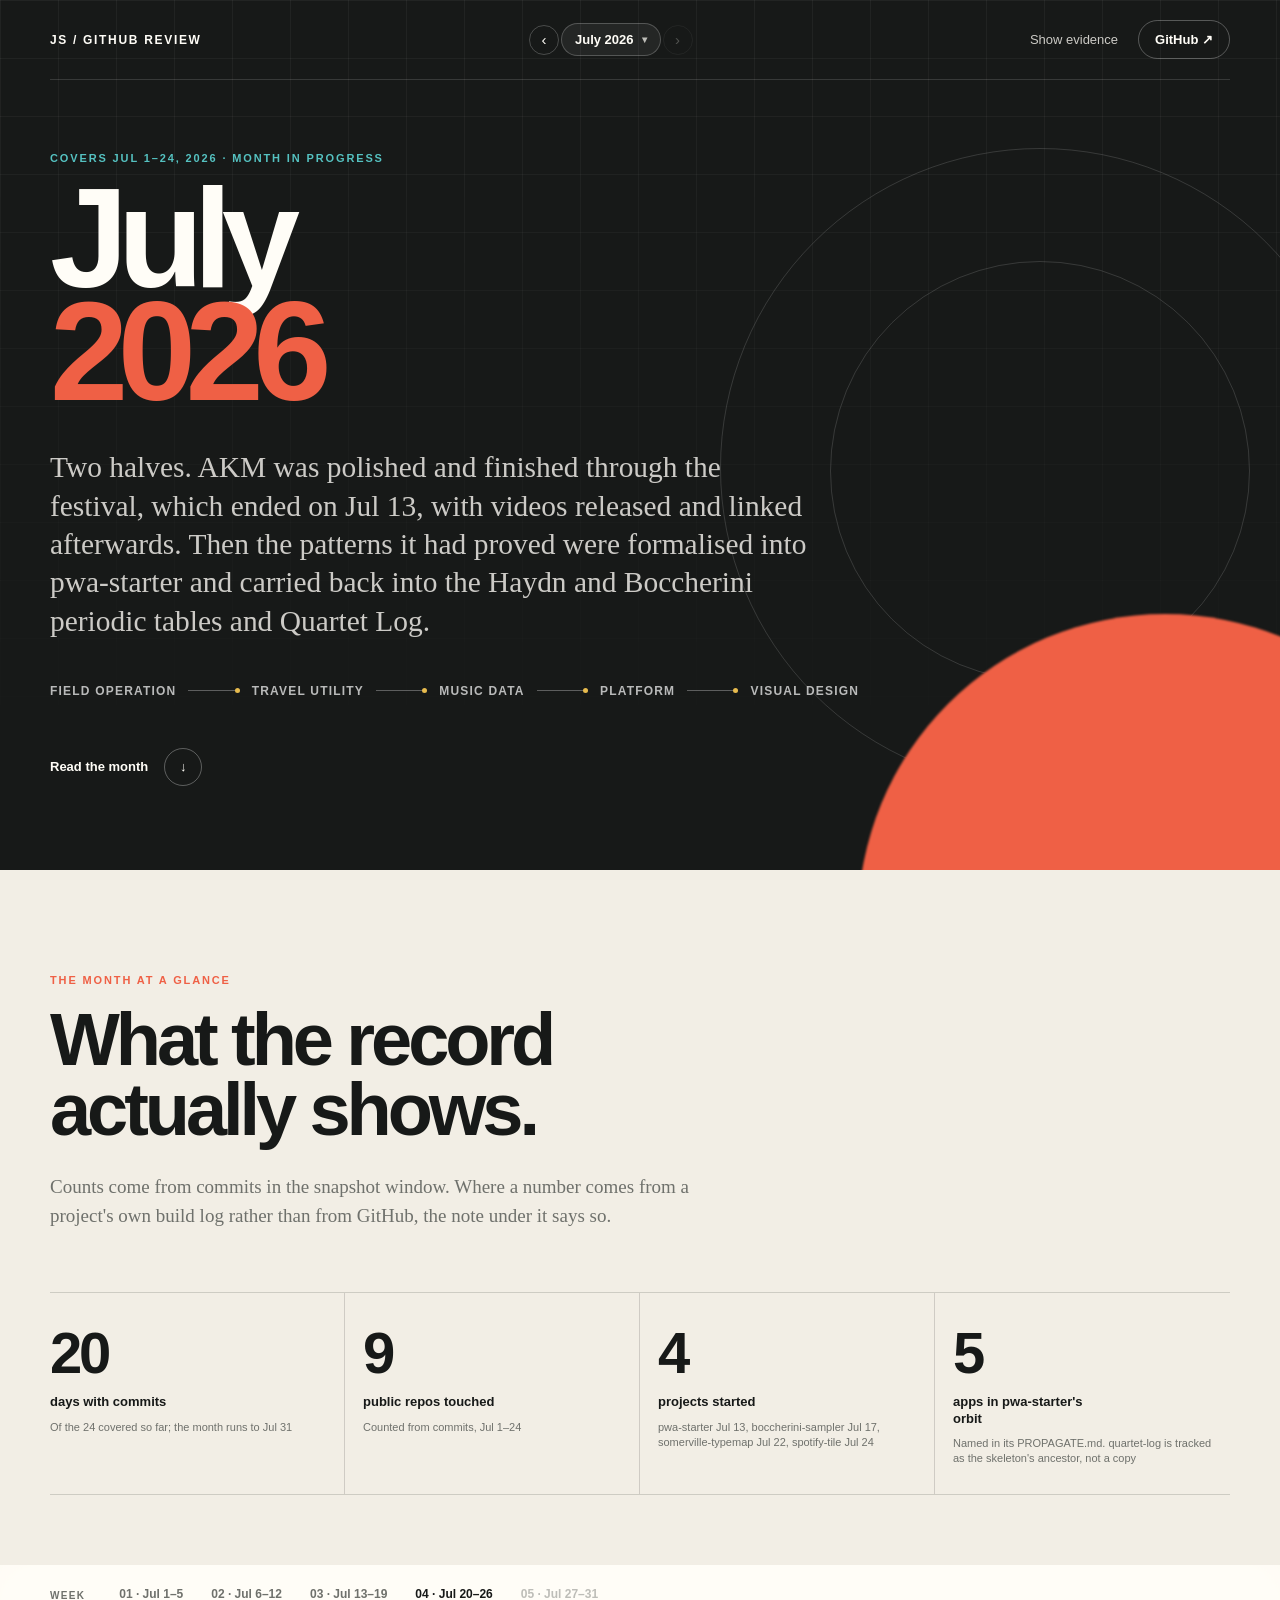
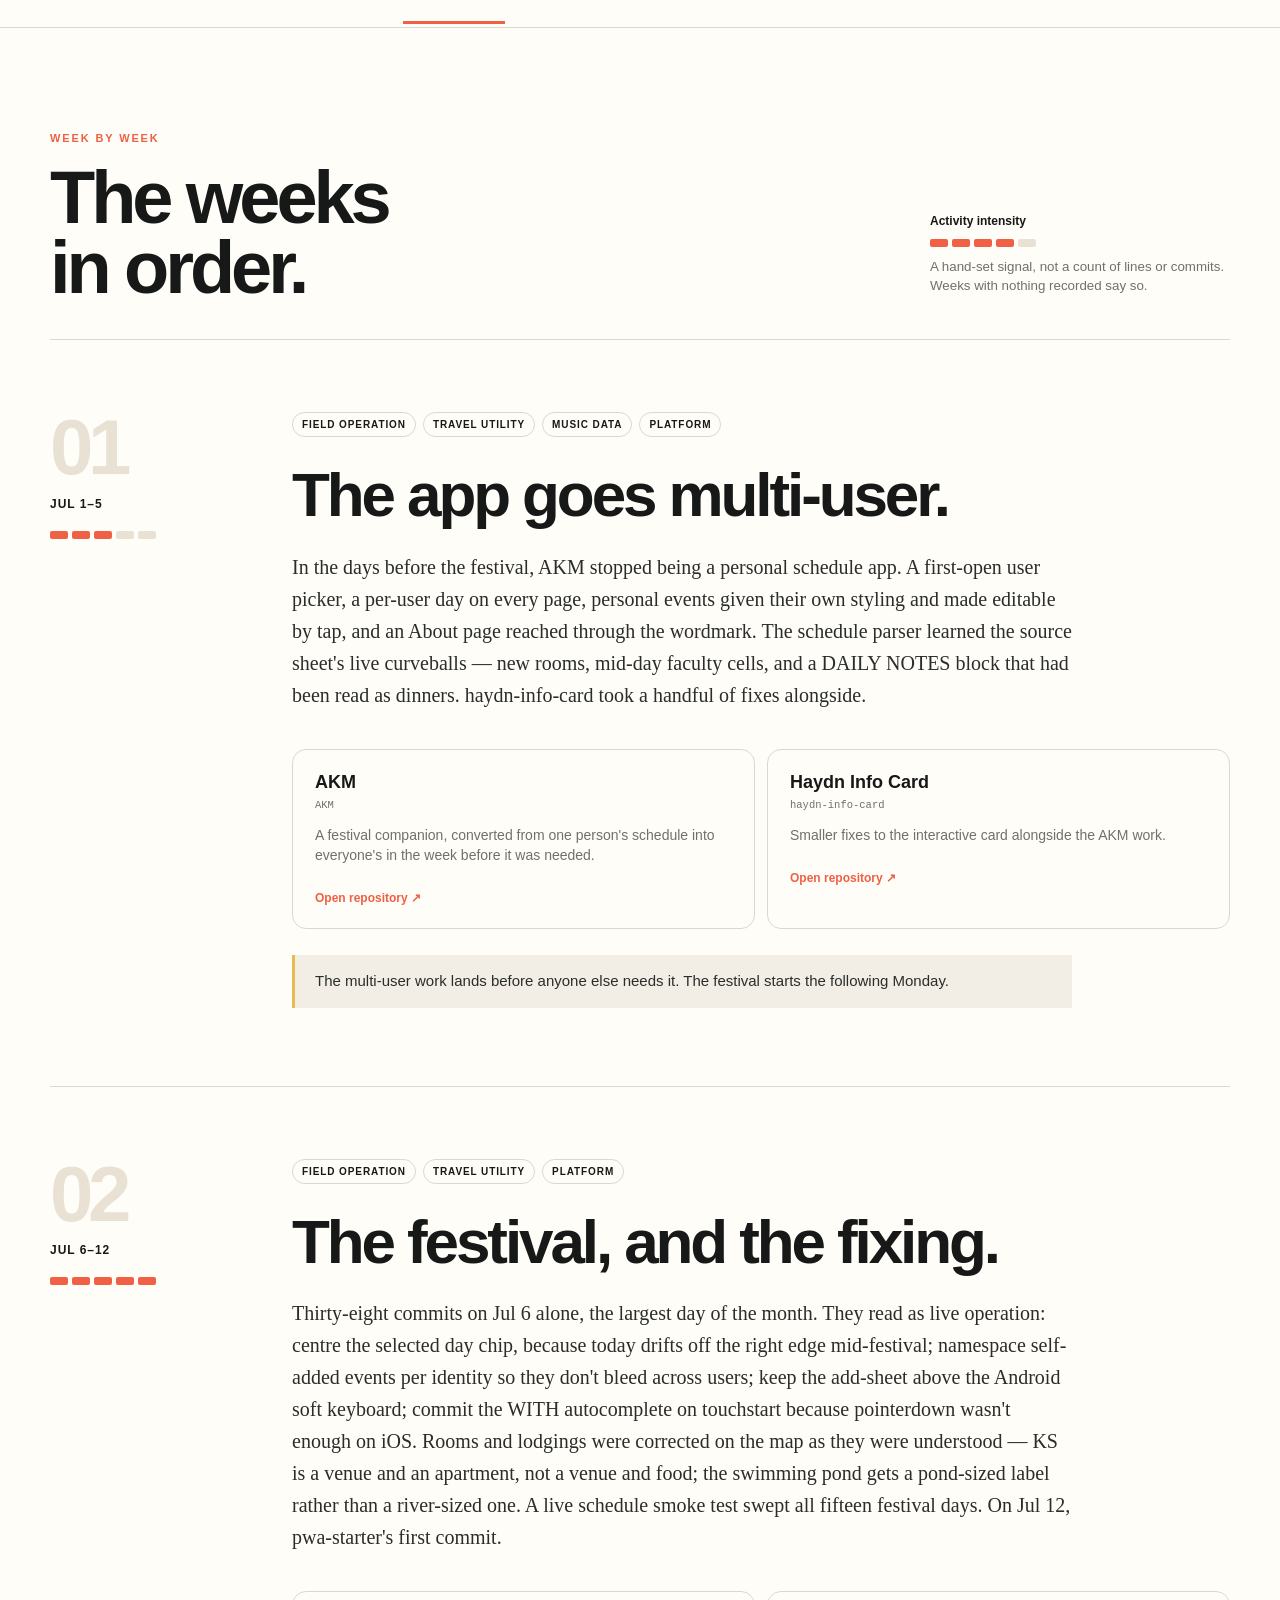
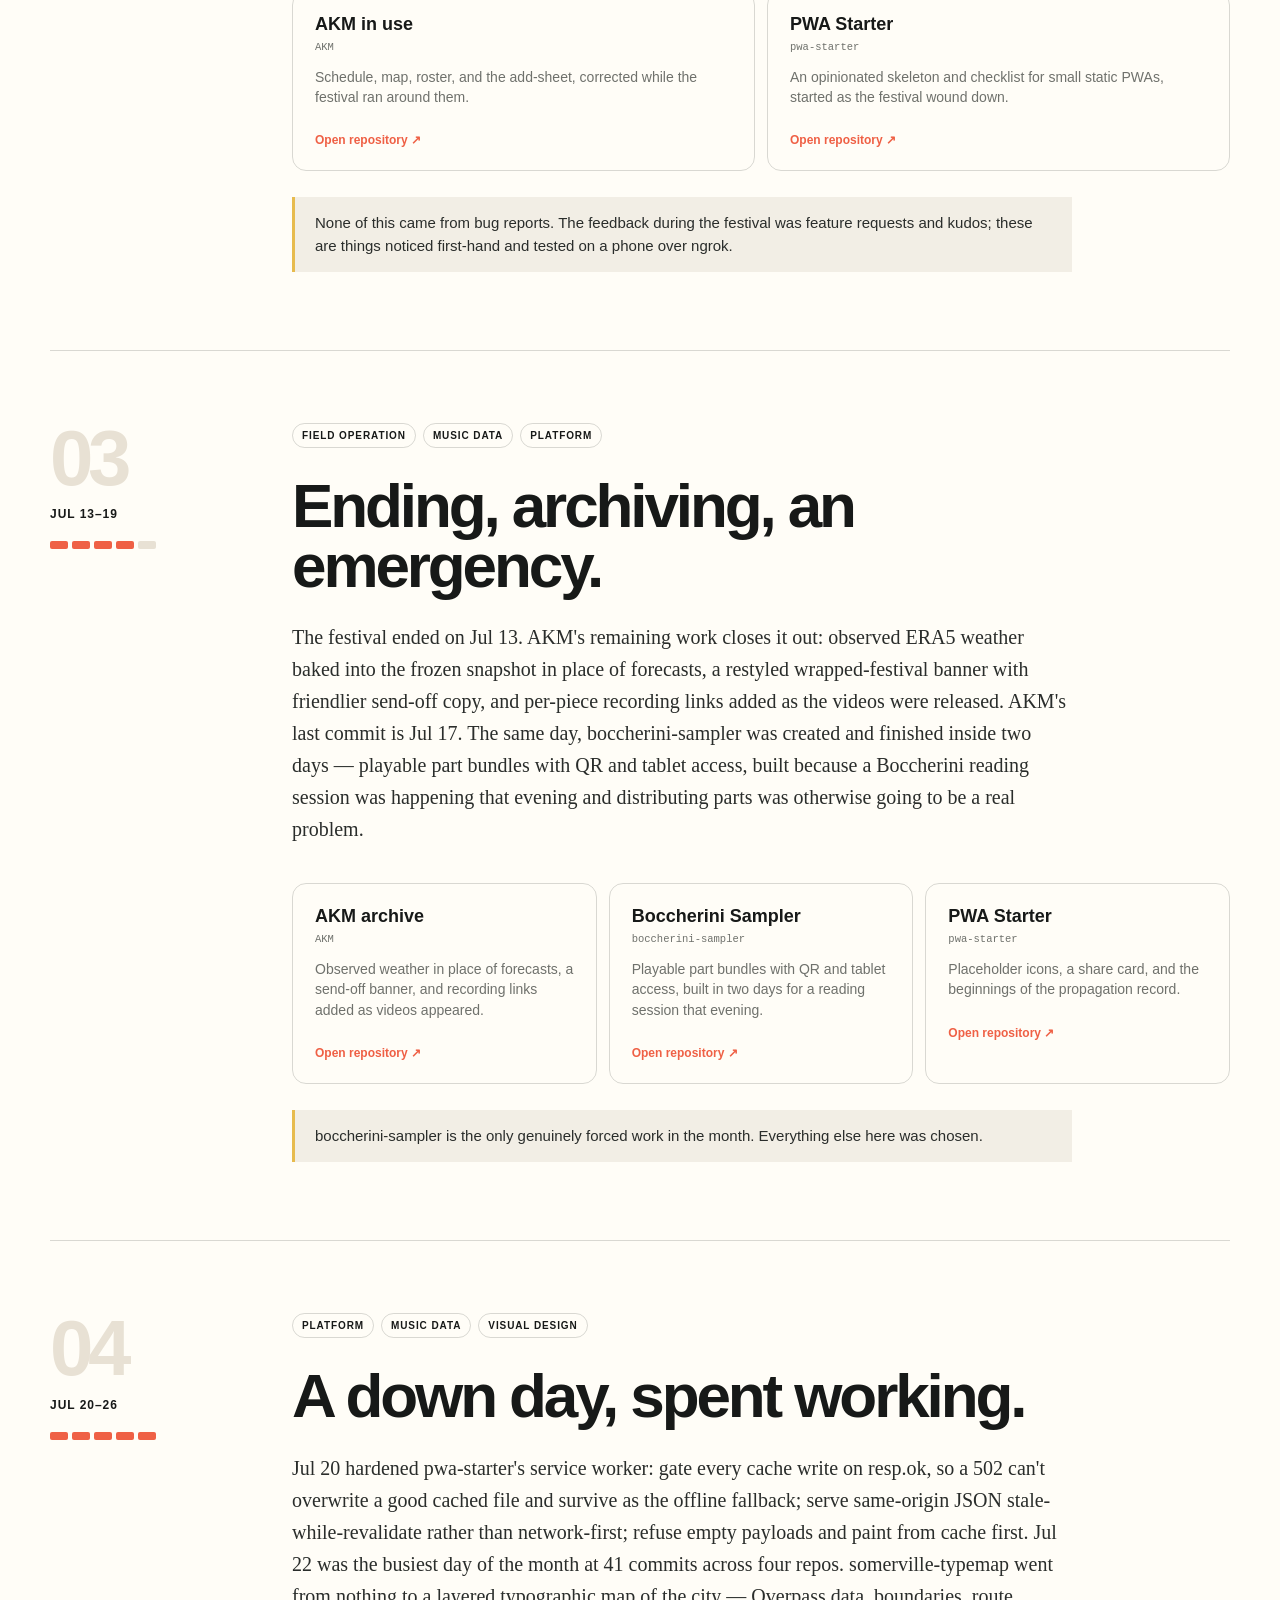
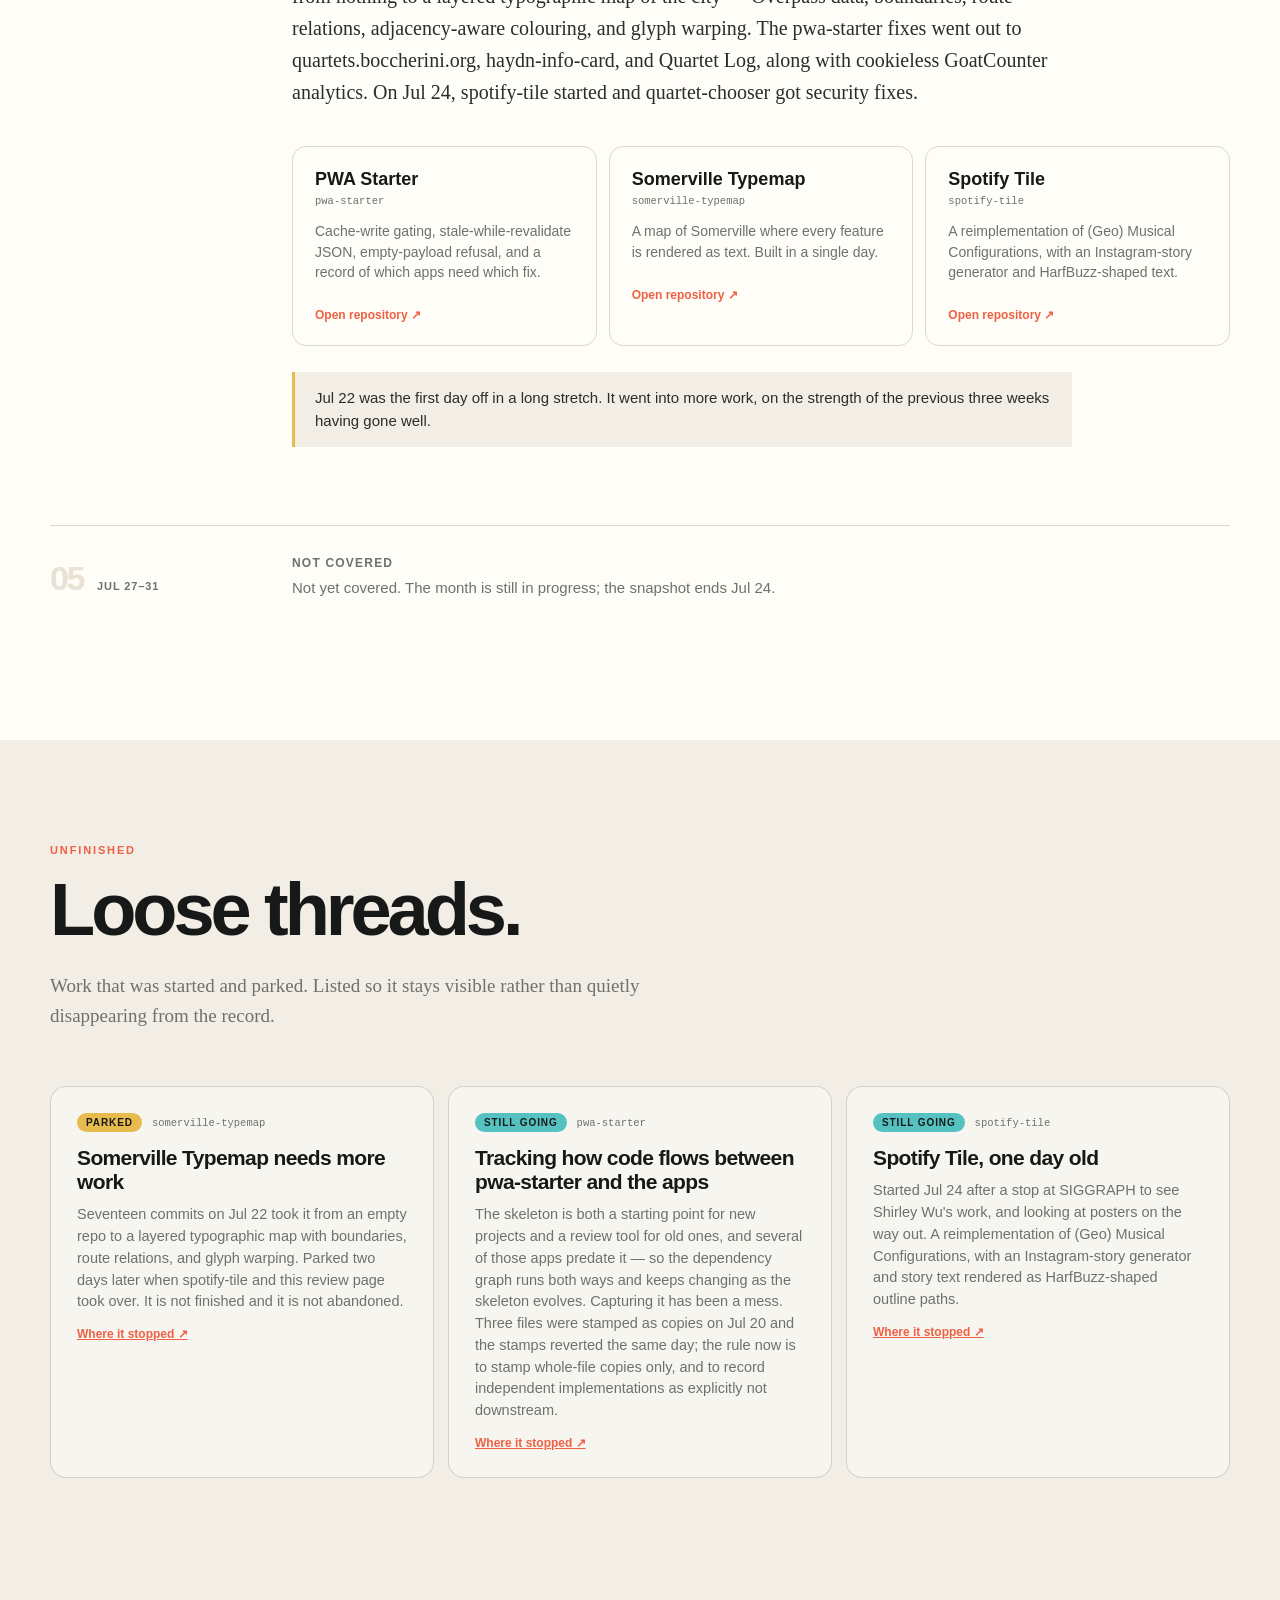
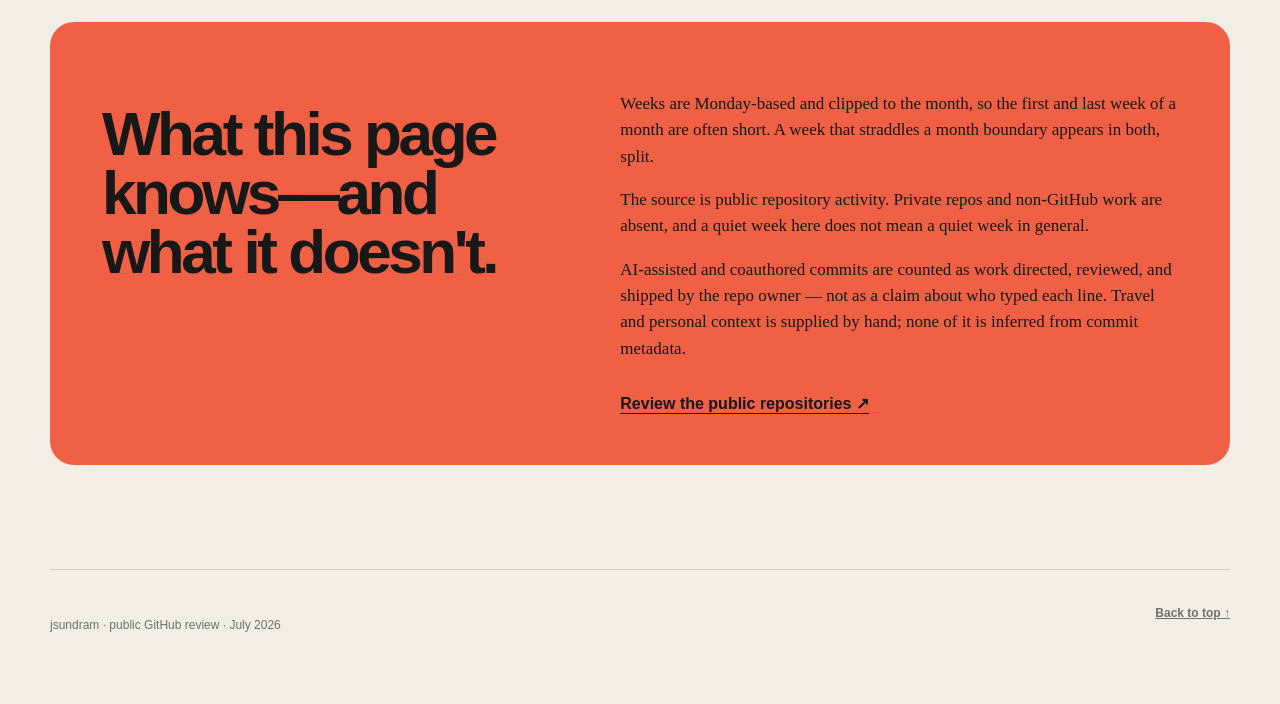
==== index.html @ 05d6e547 "Month-by-month review of public GitHub work A dependency-free static page that reviews public GitHub" ====
<!doctype html>
<html lang="en">
<head>
  <meta charset="utf-8" />
  <meta name="viewport" content="width=device-width, initial-scale=1" />
  <meta name="theme-color" content="#171918" />
  <meta name="description" content="A month-by-month review of Jason Sundram's public GitHub work, one narrative per week." />
  <title>GitHub month in review — Jason Sundram</title>
  <link rel="stylesheet" href="styles.css" />
</head>
<body>
  <a class="skip-link" href="#story">Skip to the weeks</a>

  <header class="hero" id="top">
    <nav class="topbar" aria-label="Primary navigation">
      <a class="wordmark" href="#top" aria-label="Back to top">JS / GITHUB REVIEW</a>

      <div class="month-switch" id="monthSwitch">
        <button class="month-step" id="monthPrev" type="button" aria-label="Previous month">‹</button>
        <div class="month-picker">
          <button class="month-current" id="monthCurrent" type="button" aria-haspopup="listbox" aria-expanded="false" aria-controls="monthMenu">
            <span id="monthCurrentLabel">—</span><i aria-hidden="true">▾</i>
          </button>
          <ul class="month-menu" id="monthMenu" role="listbox" aria-label="All months" hidden></ul>
        </div>
        <button class="month-step" id="monthNext" type="button" aria-label="Next month">›</button>
      </div>

      <div class="topbar-actions">
        <button class="text-button" id="evidenceToggle" type="button" aria-pressed="false">Show evidence</button>
        <a class="button button-ghost" id="profileLink" href="https://github.com/jsundram" target="_blank" rel="noreferrer">GitHub ↗</a>
      </div>
    </nav>

    <div class="hero-grid" aria-hidden="true"></div>
    <div class="hero-orbit orbit-a" aria-hidden="true"></div>
    <div class="hero-orbit orbit-b" aria-hidden="true"></div>

    <div class="hero-inner">
      <p class="eyebrow" id="heroEyebrow">Loading…</p>
      <h1 id="heroTitle"></h1>
      <p class="dek" id="heroLede"></p>
      <div class="hero-route" id="heroThemes" aria-label="Recurring themes this month"></div>
      <a class="scroll-cue" id="scrollCue" href="#overview"><span>Read the month</span><b aria-hidden="true">↓</b></a>
    </div>
  </header>

  <main>
    <noscript>
      <section class="section"><p class="quiet-note">This page renders its months with JavaScript. The underlying data is plain
      JavaScript objects under <code>data/months/</code> and is readable directly.</p></section>
    </noscript>

    <section class="overview section" id="overview" aria-labelledby="overview-title">
      <div class="section-heading">
        <p class="kicker">The month at a glance</p>
        <h2 id="overview-title">What the record<br />actually shows.</h2>
        <p id="overviewNote">Counts come from commits in the snapshot window. Where a number comes from a project's own build log rather than from GitHub, the note under it says so.</p>
      </div>
      <div class="metric-grid" id="metricGrid" aria-label="Summary metrics"></div>
    </section>

    <section class="story-shell" id="story" aria-labelledby="story-title">
      <div class="story-nav-wrap">
        <nav class="story-nav" aria-label="Weekly chapters">
          <span class="story-nav-label">Week</span>
          <div id="weekNav"></div>
        </nav>
      </div>

      <div class="section story-intro">
        <div class="section-heading compact">
          <p class="kicker">Week by week</p>
          <h2 id="story-title">The weeks<br />in order.</h2>
        </div>
        <div class="activity-key">
          <span>Activity intensity</span>
          <div class="intensity-demo" aria-label="Low to high"><i></i><i></i><i></i><i></i><i></i></div>
          <small>A hand-set signal, not a count of lines or commits. Weeks with nothing recorded say so.</small>
        </div>
      </div>

      <div id="weekList" class="week-list"></div>
    </section>

    <section class="section threads-section" id="threads" aria-labelledby="threads-title" hidden>
      <div class="section-heading">
        <p class="kicker">Unfinished</p>
        <h2 id="threads-title">Loose threads.</h2>
        <p>Work that was started and parked. Listed so it stays visible rather than quietly
        disappearing from the record.</p>
      </div>
      <ul class="thread-list" id="threadList"></ul>
    </section>

    <section class="section method-section" id="method" aria-labelledby="method-title">
      <div class="method-card">
        <div>
          <p class="kicker">Method &amp; caveats</p>
          <h2 id="method-title">What this page knows—and what it doesn't.</h2>
        </div>
        <div class="method-copy">
          <p>Weeks are Monday-based and clipped to the month, so the first and last week of a month are often short. A week that straddles a month boundary appears in both, split.</p>
          <p>The source is public repository activity. Private repos and non-GitHub work are absent, and a quiet week here does not mean a quiet week in general.</p>
          <p>AI-assisted and coauthored commits are counted as work directed, reviewed, and shipped by the repo owner — not as a claim about who typed each line. Travel and personal context is supplied by hand; none of it is inferred from commit metadata.</p>
          <a id="reposLink" href="https://github.com/jsundram?tab=repositories" target="_blank" rel="noreferrer">Review the public repositories ↗</a>
        </div>
      </div>
    </section>
  </main>

  <footer>
    <p id="footerLine">Jason Sundram · public GitHub review</p>
    <a href="#top">Back to top ↑</a>
  </footer>

  <script src="data/index.js"></script>
  <script src="app.js"></script>
</body>
</html>
---- styles.css ----
:root {
  --ink: #171918;
  --ink-2: #2a2d2b;
  --paper: #f2eee5;
  --paper-2: #e8e1d4;
  --white: #fffdf7;
  --accent: #ef6045;
  --cyan: #55c2c1;
  --gold: #e7bb4e;
  --muted: #6f716c;
  --line: rgba(23, 25, 24, .16);
  --radius: 18px;
  --shadow: 0 22px 70px rgba(23, 25, 24, .12);
  --max: 1180px;
}

* { box-sizing: border-box; }
html { scroll-behavior: smooth; }
body {
  margin: 0;
  color: var(--ink);
  background: var(--paper);
  font-family: Inter, ui-sans-serif, -apple-system, BlinkMacSystemFont, "Segoe UI", sans-serif;
  text-rendering: optimizeLegibility;
}
a { color: inherit; }
button, a { -webkit-tap-highlight-color: transparent; }
button { font: inherit; }
:focus-visible { outline: 2px solid var(--accent); outline-offset: 3px; }
.skip-link { position: fixed; left: 12px; top: -100px; z-index: 100; background: var(--white); padding: 10px 14px; border-radius: 8px; }
.skip-link:focus { top: 12px; }

/* ------------------------------------------------------------------- hero */

.hero {
  min-height: 88vh;
  position: relative;
  overflow: hidden;
  color: var(--white);
  background: var(--ink);
  display: grid;
  grid-template-rows: auto 1fr;
}
.hero-grid {
  position: absolute; inset: 0;
  background-image: linear-gradient(rgba(255,255,255,.055) 1px, transparent 1px), linear-gradient(90deg, rgba(255,255,255,.055) 1px, transparent 1px);
  background-size: 58px 58px;
  mask-image: linear-gradient(to bottom, rgba(0,0,0,.9), transparent 92%);
}
.hero::after {
  content: ""; position: absolute; width: 48vw; height: 48vw; min-width: 430px; min-height: 430px;
  right: -15vw; bottom: -28vw; background: var(--accent); border-radius: 50%; filter: blur(1px);
}
.hero-orbit { position: absolute; border: 1px solid rgba(255,255,255,.14); border-radius: 50%; }
.orbit-a { width: 640px; height: 640px; right: -80px; top: 17%; }
.orbit-b { width: 420px; height: 420px; right: 30px; top: 30%; }

.topbar {
  width: min(calc(100% - 48px), var(--max)); margin: 0 auto; padding: 20px 0;
  display: flex; justify-content: space-between; align-items: center; gap: 18px;
  position: relative; z-index: 30;
  border-bottom: 1px solid rgba(255,255,255,.14);
}
.wordmark { text-decoration: none; font-size: 12px; font-weight: 800; letter-spacing: .14em; white-space: nowrap; }
.topbar-actions { display: flex; gap: 10px; align-items: center; }
.text-button, .button { border: 0; color: inherit; background: transparent; cursor: pointer; text-decoration: none; }
.text-button { font-size: 13px; padding: 10px; opacity: .78; }
.text-button:hover { opacity: 1; }
.button { display: inline-flex; align-items: center; justify-content: center; padding: 11px 16px; border-radius: 999px; font-size: 13px; font-weight: 700; }
.button-ghost { border: 1px solid rgba(255,255,255,.28); }
.button-ghost:hover { background: rgba(255,255,255,.08); }

/* --------------------------------------------------------- month switcher */

.month-switch { display: flex; align-items: center; gap: 2px; }
.month-step {
  width: 30px; height: 30px; border-radius: 50%; cursor: pointer;
  border: 1px solid rgba(255,255,255,.22); background: transparent; color: var(--white);
  display: grid; place-items: center; line-height: 1; font-size: 15px;
}
.month-step:hover:not(:disabled) { background: rgba(255,255,255,.1); }
.month-step:disabled { opacity: .25; cursor: default; }
.month-picker { position: relative; }
.month-current {
  display: inline-flex; align-items: center; gap: 8px; cursor: pointer;
  padding: 8px 13px; border-radius: 999px; border: 1px solid rgba(255,255,255,.22);
  background: rgba(255,255,255,.06); color: var(--white); font-size: 13px; font-weight: 800; white-space: nowrap;
}
.month-current:hover { background: rgba(255,255,255,.12); }
.month-current i { font-style: normal; font-size: 10px; opacity: .7; }
.month-menu {
  position: absolute; top: calc(100% + 9px); left: 50%; transform: translateX(-50%);
  margin: 0; padding: 6px; list-style: none; width: 310px; max-height: 60vh; overflow-y: auto;
  background: var(--white); color: var(--ink); border-radius: 14px; box-shadow: var(--shadow); z-index: 40;
}
.month-menu[hidden] { display: none; }
.month-option {
  display: block; width: 100%; text-align: left; cursor: pointer;
  border: 0; background: transparent; padding: 11px 12px; border-radius: 10px;
}
.month-option:hover { background: var(--paper); }
.month-option.current { background: var(--paper-2); }
.month-option-label { font-size: 14px; font-weight: 800; }
.month-option-tag {
  margin-left: 7px; padding: 2px 7px; border-radius: 999px; background: var(--paper-2);
  font-size: 9px; font-weight: 800; text-transform: uppercase; letter-spacing: .09em; vertical-align: 1px;
}
.month-option.current .month-option-tag { background: rgba(23,25,24,.12); }
.month-option small { display: block; margin-top: 4px; color: var(--muted); font-size: 11.5px; line-height: 1.4; }

/* ------------------------------------------------------------- hero inner */

.hero-inner {
  width: min(calc(100% - 48px), var(--max)); margin: 0 auto; align-self: center; padding: 72px 0 84px;
  position: relative; z-index: 2;
}
.eyebrow, .kicker { margin: 0 0 18px; text-transform: uppercase; font-size: 11px; line-height: 1.2; font-weight: 800; letter-spacing: .17em; }
.eyebrow { color: var(--cyan); }
.hero h1 { margin: 0; max-width: 860px; font-size: clamp(72px, 11vw, 150px); line-height: .8; letter-spacing: -.075em; font-weight: 760; }
.hero h1 span { color: var(--accent); }
.dek { max-width: 760px; margin: 40px 0 44px; font-family: Georgia, "Times New Roman", serif; font-size: clamp(20px, 2.3vw, 30px); line-height: 1.3; color: rgba(255,253,247,.78); }
.hero-route { display: flex; align-items: center; flex-wrap: wrap; max-width: 920px; gap: 12px; font-size: 12px; text-transform: uppercase; letter-spacing: .1em; font-weight: 700; color: rgba(255,255,255,.7); }
.hero-route i { width: clamp(20px, 4vw, 54px); height: 1px; background: rgba(255,255,255,.3); position: relative; }
.hero-route i::after { content: ""; position: absolute; right: 0; top: -2px; width: 5px; height: 5px; border-radius: 50%; background: var(--gold); }
.scroll-cue { margin-top: 50px; display: inline-flex; gap: 16px; align-items: center; font-size: 13px; text-decoration: none; font-weight: 700; }
.scroll-cue b { width: 38px; height: 38px; border: 1px solid rgba(255,255,255,.3); border-radius: 50%; display: grid; place-items: center; }

body.load-error .hero h1 { font-size: clamp(38px, 6vw, 64px); }
body.load-error .dek { color: var(--gold); font-family: ui-monospace, SFMono-Regular, Menlo, monospace; font-size: 15px; }

/* --------------------------------------------------------------- sections */

.section { width: min(calc(100% - 48px), var(--max)); margin: 0 auto; padding: 104px 0; }
.section-heading { max-width: 810px; }
.section-heading.compact { max-width: 560px; }
.kicker { color: var(--accent); }
.section-heading h2, .method-card h2 { margin: 0; font-size: clamp(42px, 6vw, 74px); line-height: .95; letter-spacing: -.055em; }
.section-heading > p:last-child { margin: 26px 0 0; max-width: 650px; color: var(--muted); font-family: Georgia, "Times New Roman", serif; font-size: 19px; line-height: 1.55; }

.overview { padding-bottom: 70px; }
.metric-grid { margin-top: 62px; display: grid; grid-template-columns: repeat(auto-fit, minmax(190px, 1fr)); border-top: 1px solid var(--line); border-bottom: 1px solid var(--line); }
.metric-grid[hidden] { display: none; }
.metric { padding: 26px 18px 28px 0; min-height: 148px; border-right: 1px solid var(--line); }
.metric + .metric { padding-left: 18px; }
.metric:last-child { border-right: 0; }
.metric-value { display: block; font-size: clamp(36px, 4.6vw, 58px); letter-spacing: -.055em; font-weight: 760; }
.metric-label { display: block; margin-top: 8px; max-width: 160px; font-size: 13px; font-weight: 800; line-height: 1.25; }
.metric-note { display: block; margin-top: 9px; font-size: 11px; line-height: 1.35; color: var(--muted); }

/* ------------------------------------------------------------- week story */

.story-shell { background: var(--white); border-radius: 40px 40px 0 0; }
.story-nav-wrap { position: sticky; top: 0; z-index: 20; background: rgba(255,253,247,.92); backdrop-filter: blur(15px); border-bottom: 1px solid var(--line); }
.story-nav { width: min(calc(100% - 48px), var(--max)); margin: 0 auto; min-height: 62px; display: flex; align-items: center; gap: 22px; }
.story-nav-label { font-size: 10px; text-transform: uppercase; letter-spacing: .13em; font-weight: 800; color: var(--muted); }
#weekNav { display: flex; gap: 4px; overflow-x: auto; scrollbar-width: none; }
#weekNav::-webkit-scrollbar { display: none; }
.week-nav-button { border: 0; background: transparent; cursor: pointer; padding: 20px 12px; font-size: 12px; font-weight: 800; color: var(--muted); border-bottom: 3px solid transparent; white-space: nowrap; }
.week-nav-button.quiet { opacity: .45; font-weight: 700; }
.week-nav-button.active { color: var(--ink); border-bottom-color: var(--accent); opacity: 1; }
.story-intro { display: flex; justify-content: space-between; gap: 40px; align-items: end; padding-bottom: 36px; }
.activity-key { min-width: 250px; max-width: 300px; padding-bottom: 8px; }
.activity-key > span { font-size: 12px; font-weight: 800; }
.activity-key small { display: block; color: var(--muted); line-height: 1.45; }
.intensity-demo { display: flex; gap: 4px; margin: 10px 0; }
.intensity-demo i, .intensity i { width: 18px; height: 8px; border-radius: 2px; background: var(--paper-2); }
.intensity-demo i:nth-child(-n+4) { background: var(--accent); }

.week-list { width: min(calc(100% - 48px), var(--max)); margin: 0 auto; padding-bottom: 110px; }
.week-chapter { padding: 72px 0 78px; border-top: 1px solid var(--line); display: grid; grid-template-columns: 190px minmax(0, 1fr); gap: 52px; scroll-margin-top: 64px; }
.week-rail { position: relative; }
.week-number { display: block; font-size: 78px; font-weight: 760; letter-spacing: -.07em; line-height: .9; color: var(--paper-2); }
.week-range { display: block; margin-top: 14px; font-size: 12px; font-weight: 800; text-transform: uppercase; letter-spacing: .08em; }
.intensity { margin-top: 20px; display: flex; gap: 4px; }
.intensity i.on { background: var(--accent); }
.week-main h3 { margin: 0; max-width: 760px; font-size: clamp(36px, 5vw, 62px); line-height: .96; letter-spacing: -.05em; }
.week-summary { margin: 26px 0 38px; max-width: 780px; font-family: Georgia, "Times New Roman", serif; font-size: 20px; line-height: 1.6; color: var(--ink-2); }
.theme-list { display: flex; flex-wrap: wrap; gap: 7px; margin-bottom: 28px; }
.theme-tag { padding: 6px 9px; border: 1px solid var(--line); border-radius: 999px; font-size: 10px; text-transform: uppercase; letter-spacing: .09em; font-weight: 800; }
.project-list { display: grid; grid-template-columns: repeat(auto-fit, minmax(260px, 1fr)); gap: 12px; }
.project-card { text-decoration: none; border: 1px solid var(--line); border-radius: 14px; padding: 22px; min-height: 180px; transition: transform .2s ease, background .2s ease; }
.project-card:hover { transform: translateY(-3px); background: var(--paper); }
/* Stacked, not side by side: with three cards in a row the repo slug gets
   squeezed into an unreadable column against the title. */
.project-card header { display: block; margin-bottom: 12px; }
.project-card h4 { margin: 0; font-size: 18px; line-height: 1.2; }
.project-card code { display: block; margin-top: 5px; font-size: 10.5px; color: var(--muted); overflow-wrap: anywhere; }
.project-card p { color: var(--muted); line-height: 1.45; font-size: 14px; }
.project-card b { display: inline-block; margin-top: 12px; color: var(--accent); font-size: 12px; }

.week-note {
  margin: 26px 0 0; padding: 15px 20px; max-width: 780px;
  background: var(--paper); border-left: 3px solid var(--gold);
  font-size: 15px; line-height: 1.5; color: var(--ink-2);
}

/* Collapsed by default; grid-template-rows animates to any content height. */
.evidence { display: grid; grid-template-rows: 0fr; opacity: 0; transition: grid-template-rows .35s ease, opacity .25s ease, margin .35s ease; }
.evidence-inner { overflow: hidden; }
body.show-evidence .evidence { grid-template-rows: 1fr; opacity: 1; margin-top: 24px; }
.evidence h5 { margin: 0 0 10px; text-transform: uppercase; font-size: 10px; letter-spacing: .13em; }
.evidence ul { margin: 0; padding: 0; list-style: none; display: grid; gap: 6px; }
.evidence a { color: var(--muted); font-size: 13px; text-decoration-thickness: 1px; text-underline-offset: 3px; }
.evidence a:hover { color: var(--ink); }

/* ------------------------------------------------------------ quiet states */

.week-chapter.quiet { padding: 30px 0; align-items: center; gap: 52px; }
.week-chapter.quiet .week-number { font-size: 34px; color: var(--paper-2); }
.week-chapter.quiet .week-range { margin-top: 6px; font-size: 11px; color: var(--muted); }
.week-chapter.quiet .week-rail { display: flex; align-items: baseline; gap: 14px; }
.quiet-heading { margin: 0; font-size: 12px; font-weight: 800; text-transform: uppercase; letter-spacing: .1em; color: var(--muted); }
.quiet-note { margin: 7px 0 0; max-width: 720px; color: var(--muted); font-size: 15px; line-height: 1.5; }

.month-quiet { padding: 78px 0 40px; border-top: 1px solid var(--line); max-width: 720px; }
.month-quiet h3 { margin: 0; font-size: clamp(34px, 5vw, 56px); letter-spacing: -.05em; }
.month-quiet p { margin: 20px 0 0; color: var(--muted); font-family: Georgia, "Times New Roman", serif; font-size: 19px; line-height: 1.6; }
/* A month with nothing to report should not render the scaffolding for reporting
   it: no week nav, no intensity key, no empty "at a glance" band. */
body.month-is-quiet .story-nav-wrap,
body.month-is-quiet .story-intro,
body.no-metrics #overview { display: none; }
body.month-is-quiet .month-quiet { border-top: 0; padding-top: 104px; }

/* ------------------------------------------------------------ loose threads */

.threads-section[hidden] { display: none; }
.thread-list { margin: 56px 0 0; padding: 0; list-style: none; display: grid; grid-template-columns: repeat(auto-fit, minmax(300px, 1fr)); gap: 14px; }
.thread { padding: 26px; border: 1px solid var(--line); border-radius: 16px; background: rgba(255,255,255,.4); }
.thread-head { display: flex; align-items: center; gap: 10px; flex-wrap: wrap; margin-bottom: 14px; }
.thread-status { padding: 4px 9px; border-radius: 999px; font-size: 10px; font-weight: 800; text-transform: uppercase; letter-spacing: .09em; background: var(--gold); }
.thread-status.active { background: var(--cyan); }
.thread-status.dropped { background: var(--paper-2); color: var(--muted); }
.thread code { font-size: 10.5px; color: var(--muted); overflow-wrap: anywhere; }
.thread h3 { margin: 0 0 10px; font-size: 21px; letter-spacing: -.03em; line-height: 1.15; }
.thread p { margin: 0; color: var(--muted); font-size: 14.5px; line-height: 1.5; }
.thread a { display: inline-block; margin-top: 14px; color: var(--accent); font-size: 12px; font-weight: 800; }

/* -------------------------------------------------------- method + footer */

.method-section { padding-top: 40px; }
.method-card { padding: 52px; border-radius: 24px; background: var(--accent); color: var(--ink); display: grid; grid-template-columns: .9fr 1.1fr; gap: 62px; }
.method-card h2 { font-size: clamp(38px, 5.2vw, 62px); }
.method-copy p { font-family: Georgia, "Times New Roman", serif; font-size: 17px; line-height: 1.55; }
.method-copy a { display: inline-block; margin-top: 15px; font-weight: 800; text-underline-offset: 4px; }
footer { width: min(calc(100% - 48px), var(--max)); margin: 0 auto; padding: 36px 0 60px; border-top: 1px solid var(--line); display: flex; justify-content: space-between; gap: 20px; font-size: 12px; color: var(--muted); }
footer a { font-weight: 800; }

/* ------------------------------------------------------------ breakpoints */

@media (max-width: 1040px) {
  .topbar { flex-wrap: wrap; row-gap: 12px; }
  .month-switch { order: 3; width: 100%; justify-content: flex-start; padding-bottom: 4px; }
  .month-menu { left: 0; transform: none; }
}

@media (max-width: 900px) {
  .metric { border-bottom: 1px solid var(--line); }
  .method-card { grid-template-columns: 1fr; }
  .week-chapter { grid-template-columns: 120px 1fr; gap: 24px; }
}

@media (max-width: 620px) {
  .topbar, .hero-inner, .section, .story-nav, .week-list, footer { width: min(calc(100% - 30px), var(--max)); }
  .topbar { padding: 15px 0; }
  .button-ghost { display: none; }
  .text-button { display: inline-flex; padding-right: 0; }
  .month-menu { width: min(84vw, 310px); }
  .hero { min-height: auto; }
  .hero-inner { padding: 64px 0 62px; }
  .hero h1 { font-size: clamp(62px, 20vw, 100px); }
  .dek { margin-top: 28px; }
  .hero-route { gap: 7px; line-height: 1.6; }
  .hero-route i { width: 18px; }
  .section { padding: 78px 0; }
  .section-heading h2, .method-card h2 { font-size: 44px; }
  .metric-grid { grid-template-columns: 1fr 1fr; margin-top: 44px; }
  .metric { min-height: 128px; padding-top: 20px; }
  .metric-value { font-size: 40px; }
  .story-intro { display: block; }
  .activity-key { margin-top: 32px; max-width: none; }
  .week-chapter { display: block; padding: 54px 0 60px; }
  .week-rail { display: flex; align-items: center; gap: 16px; margin-bottom: 22px; }
  .week-number { font-size: 52px; }
  .week-range { margin: 0; }
  .intensity { margin: 0 0 0 auto; }
  .week-chapter.quiet { padding: 24px 0; }
  .week-chapter.quiet .week-rail { margin-bottom: 12px; }
  .week-chapter.quiet .week-number { font-size: 30px; }
  .week-main h3 { font-size: 40px; }
  .week-summary { font-size: 18px; }
  .method-card { padding: 28px; gap: 28px; }
  footer { flex-direction: column; }
}

@media print {
  .topbar-actions, .story-nav-wrap, .month-switch, .scroll-cue, .skip-link { display: none !important; }
  .hero { min-height: auto; color: #000; background: #fff; }
  .hero::after, .hero-grid, .hero-orbit { display: none; }
  .hero h1 span, .eyebrow, .kicker { color: #000; }
  .dek { color: #333; }
  .story-shell { border-radius: 0; }
  .section, .week-list { width: 100%; padding-left: 18mm; padding-right: 18mm; }
  .week-chapter { break-inside: avoid; }
  .evidence { grid-template-rows: 1fr; opacity: 1; margin-top: 20px; }
  .project-card { break-inside: avoid; }
}

@media (prefers-reduced-motion: reduce) {
  html { scroll-behavior: auto; }
  *, *::before, *::after { animation-duration: .01ms !important; transition-duration: .01ms !important; }
}
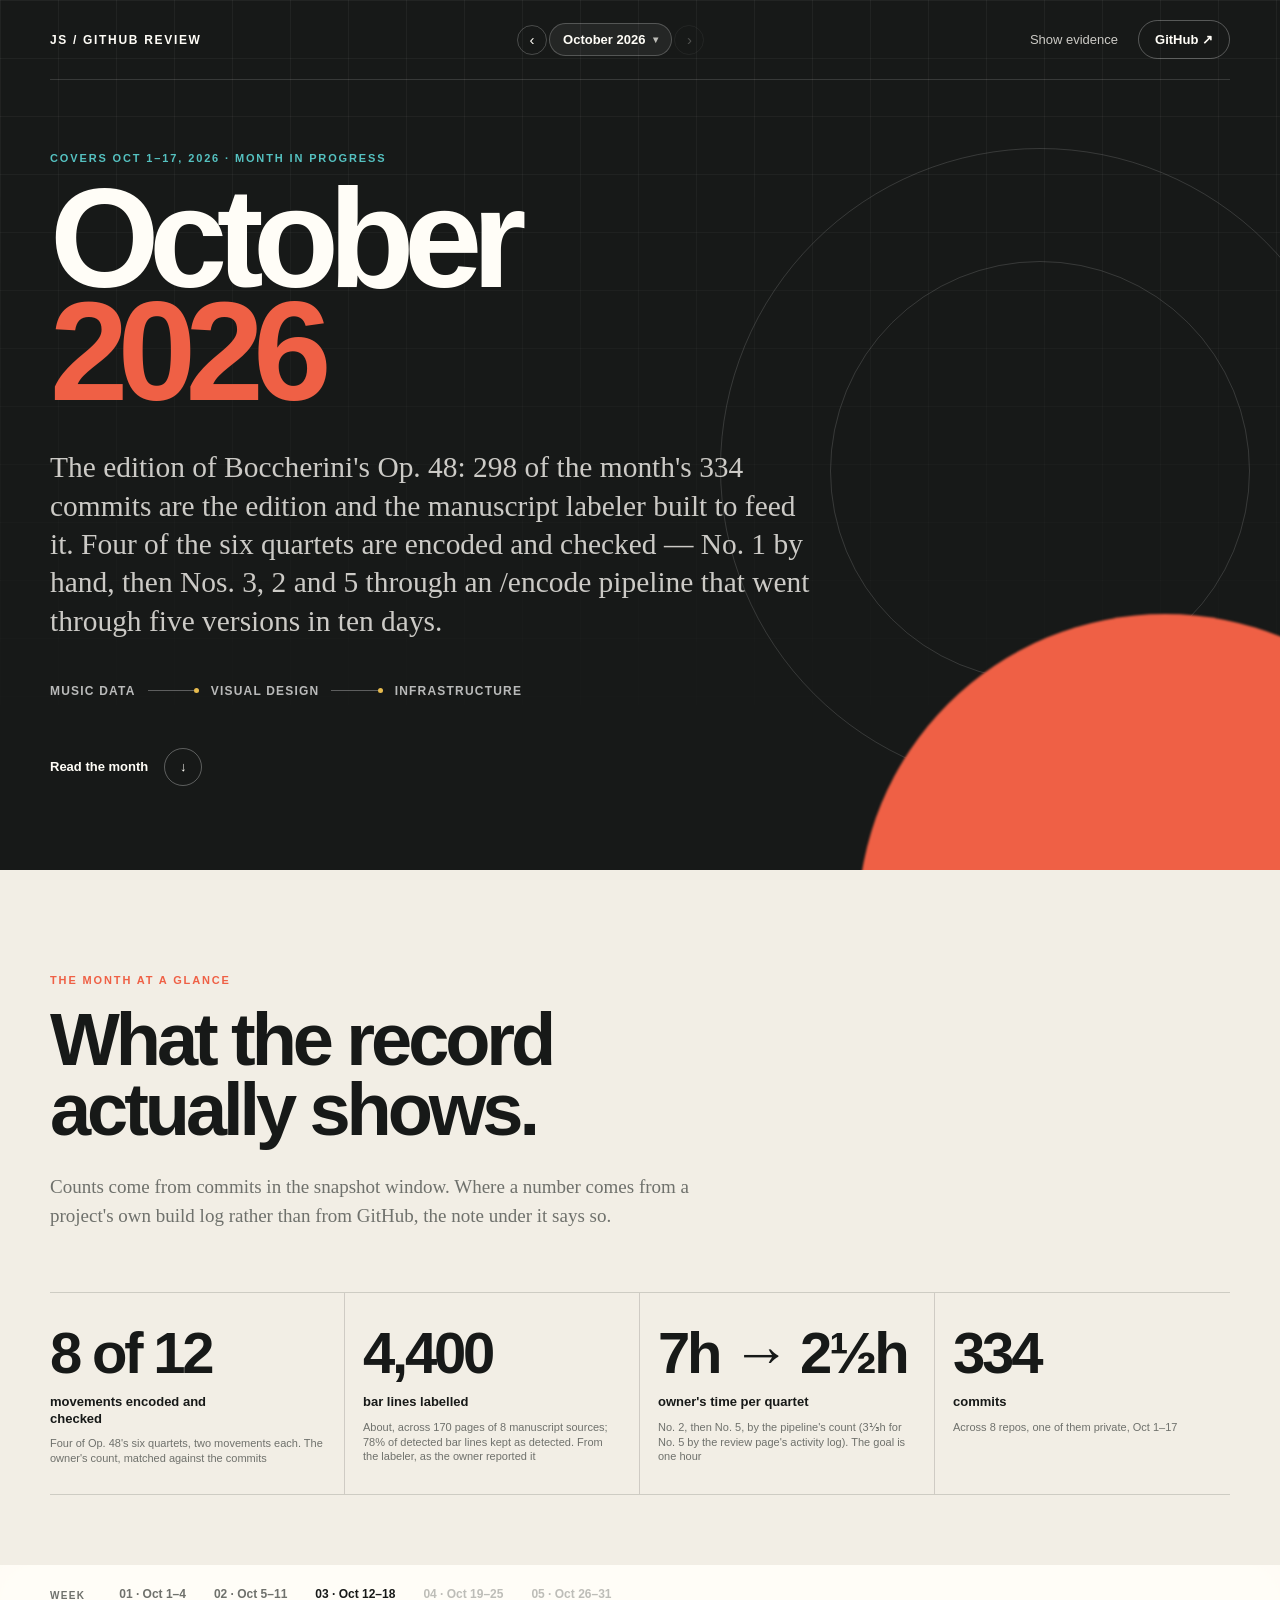
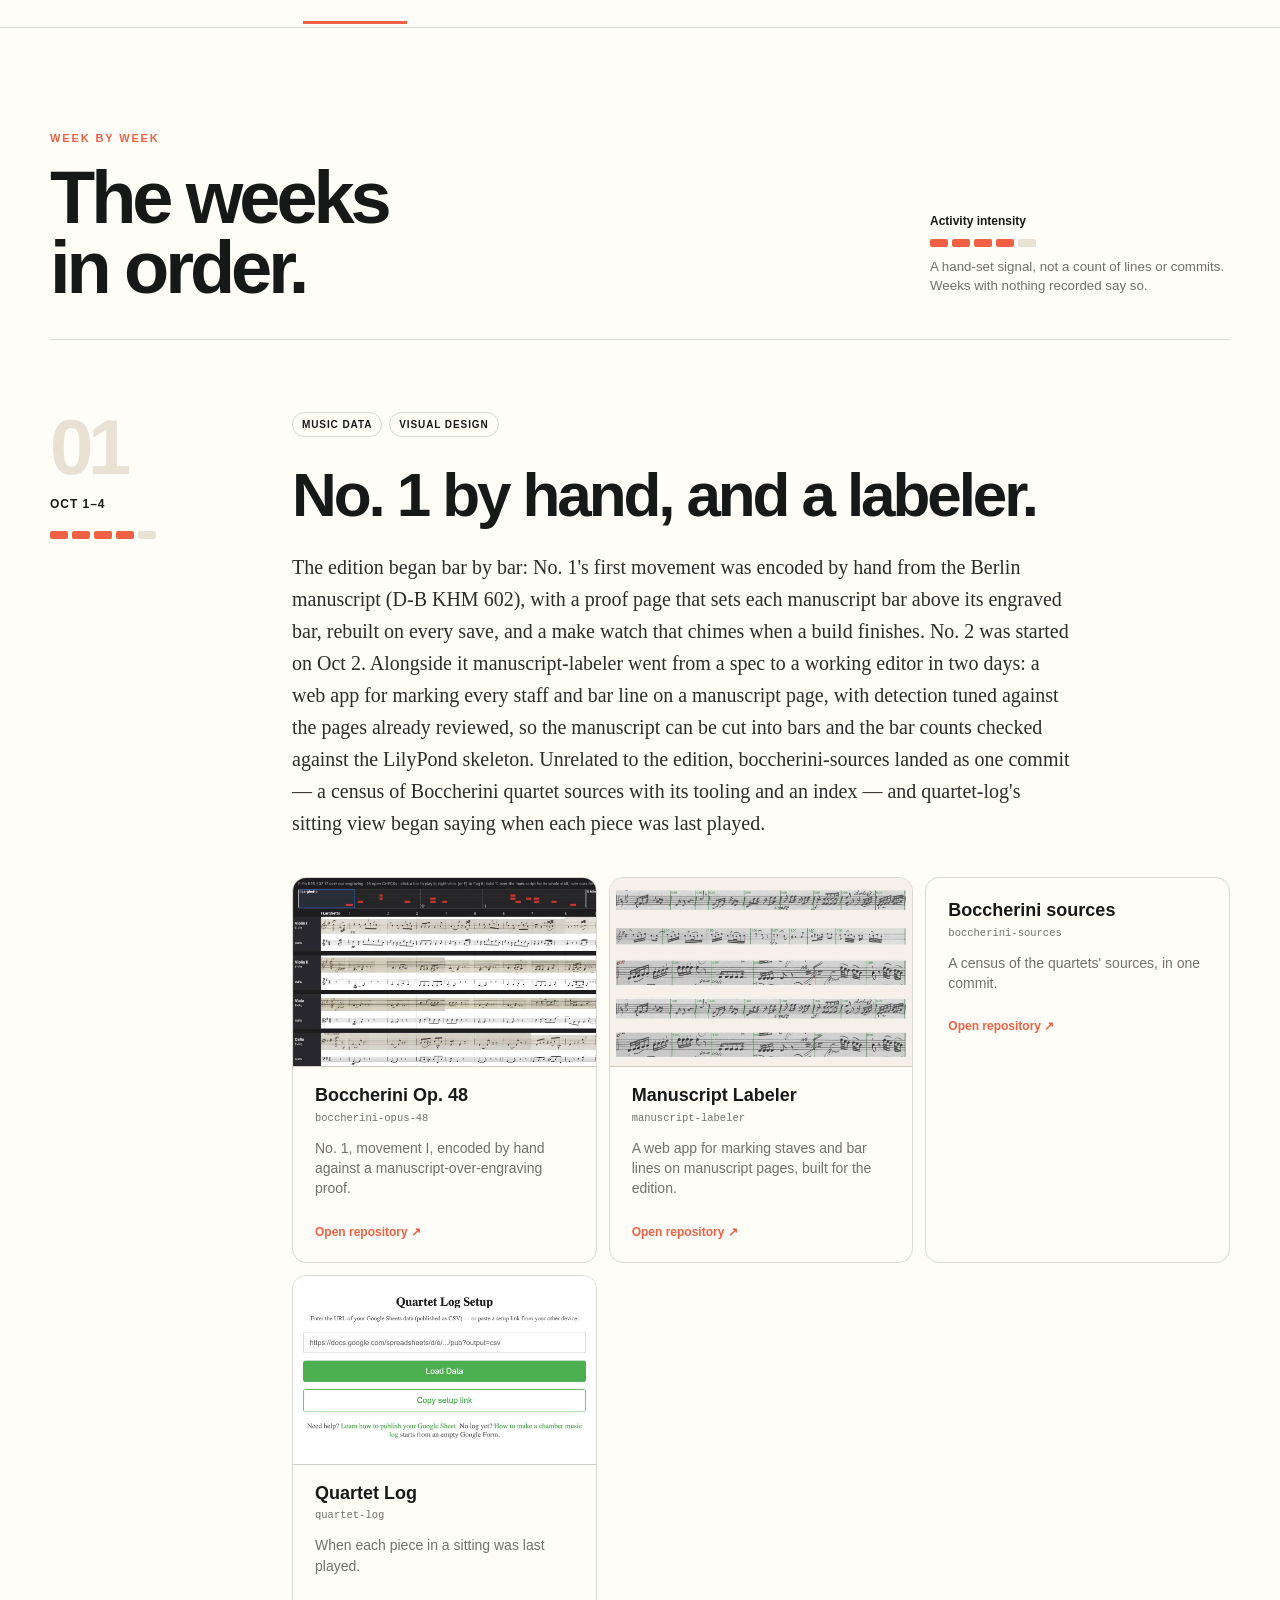
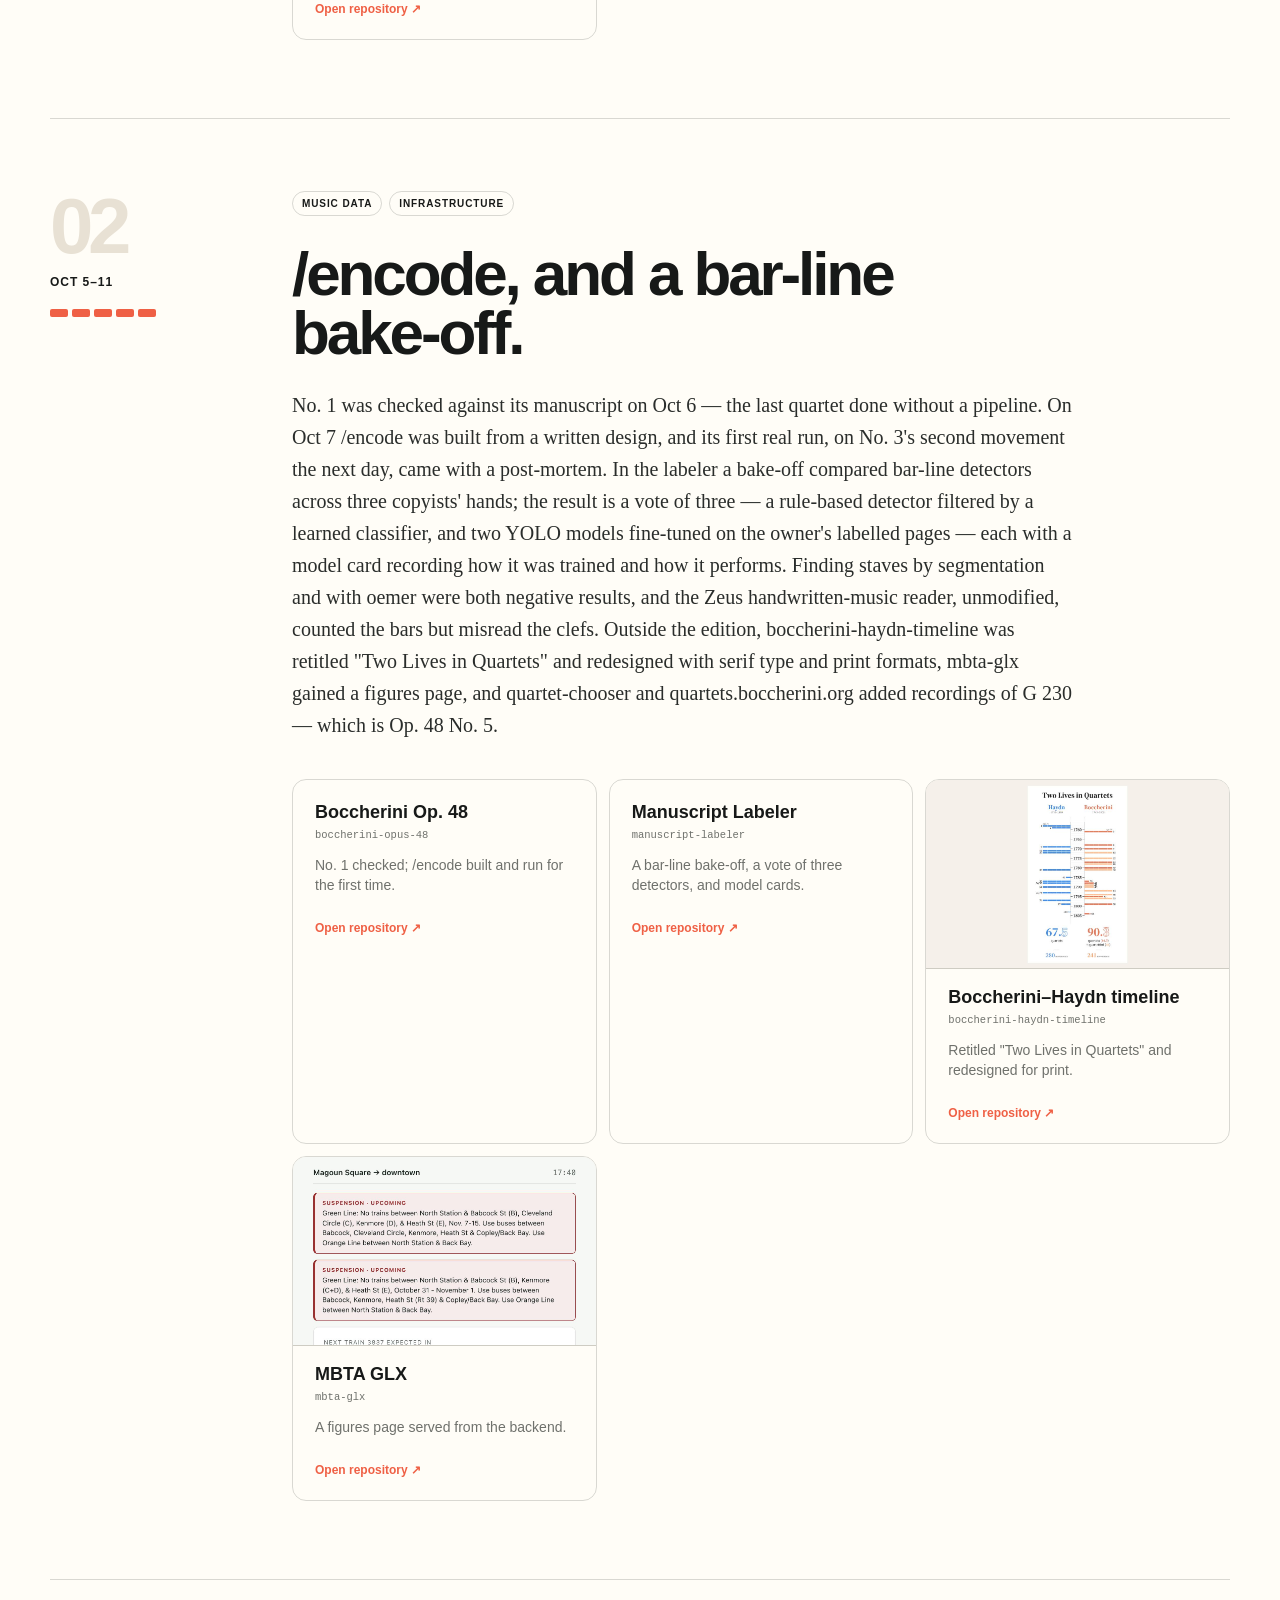
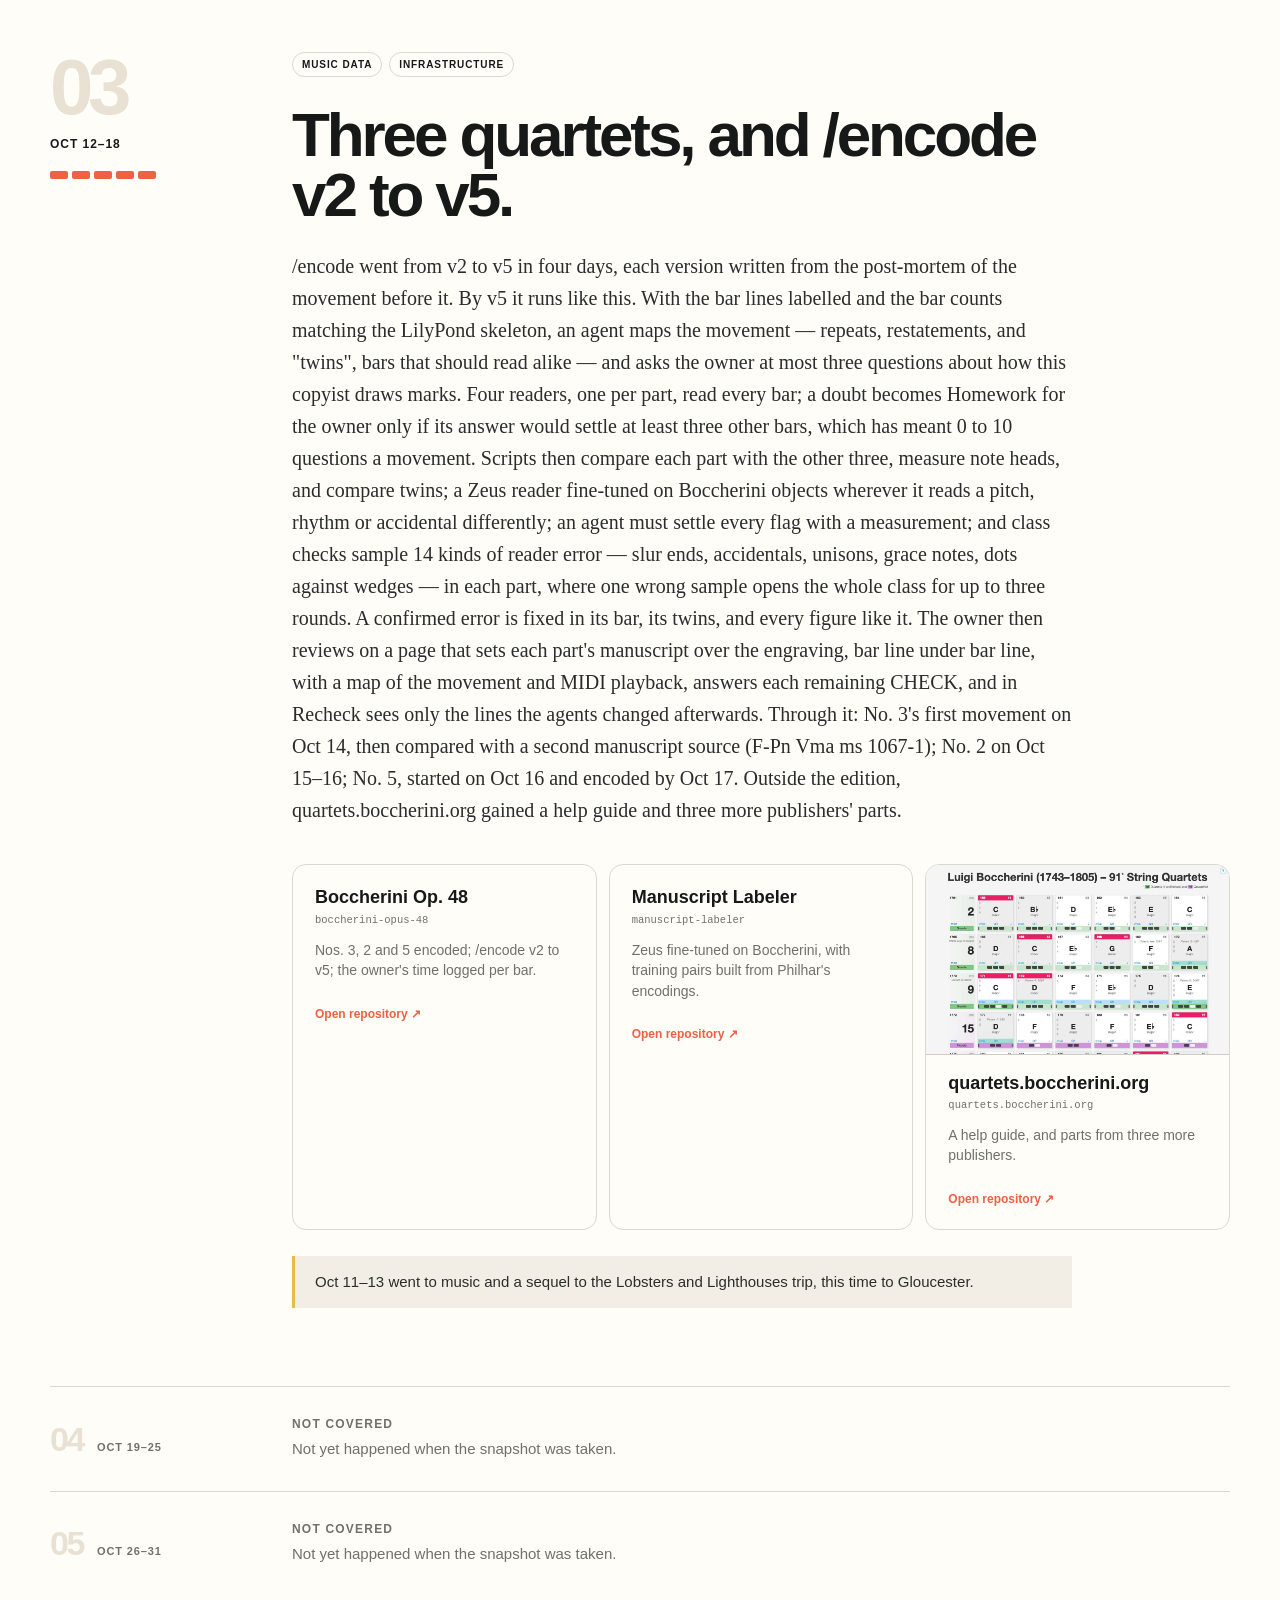
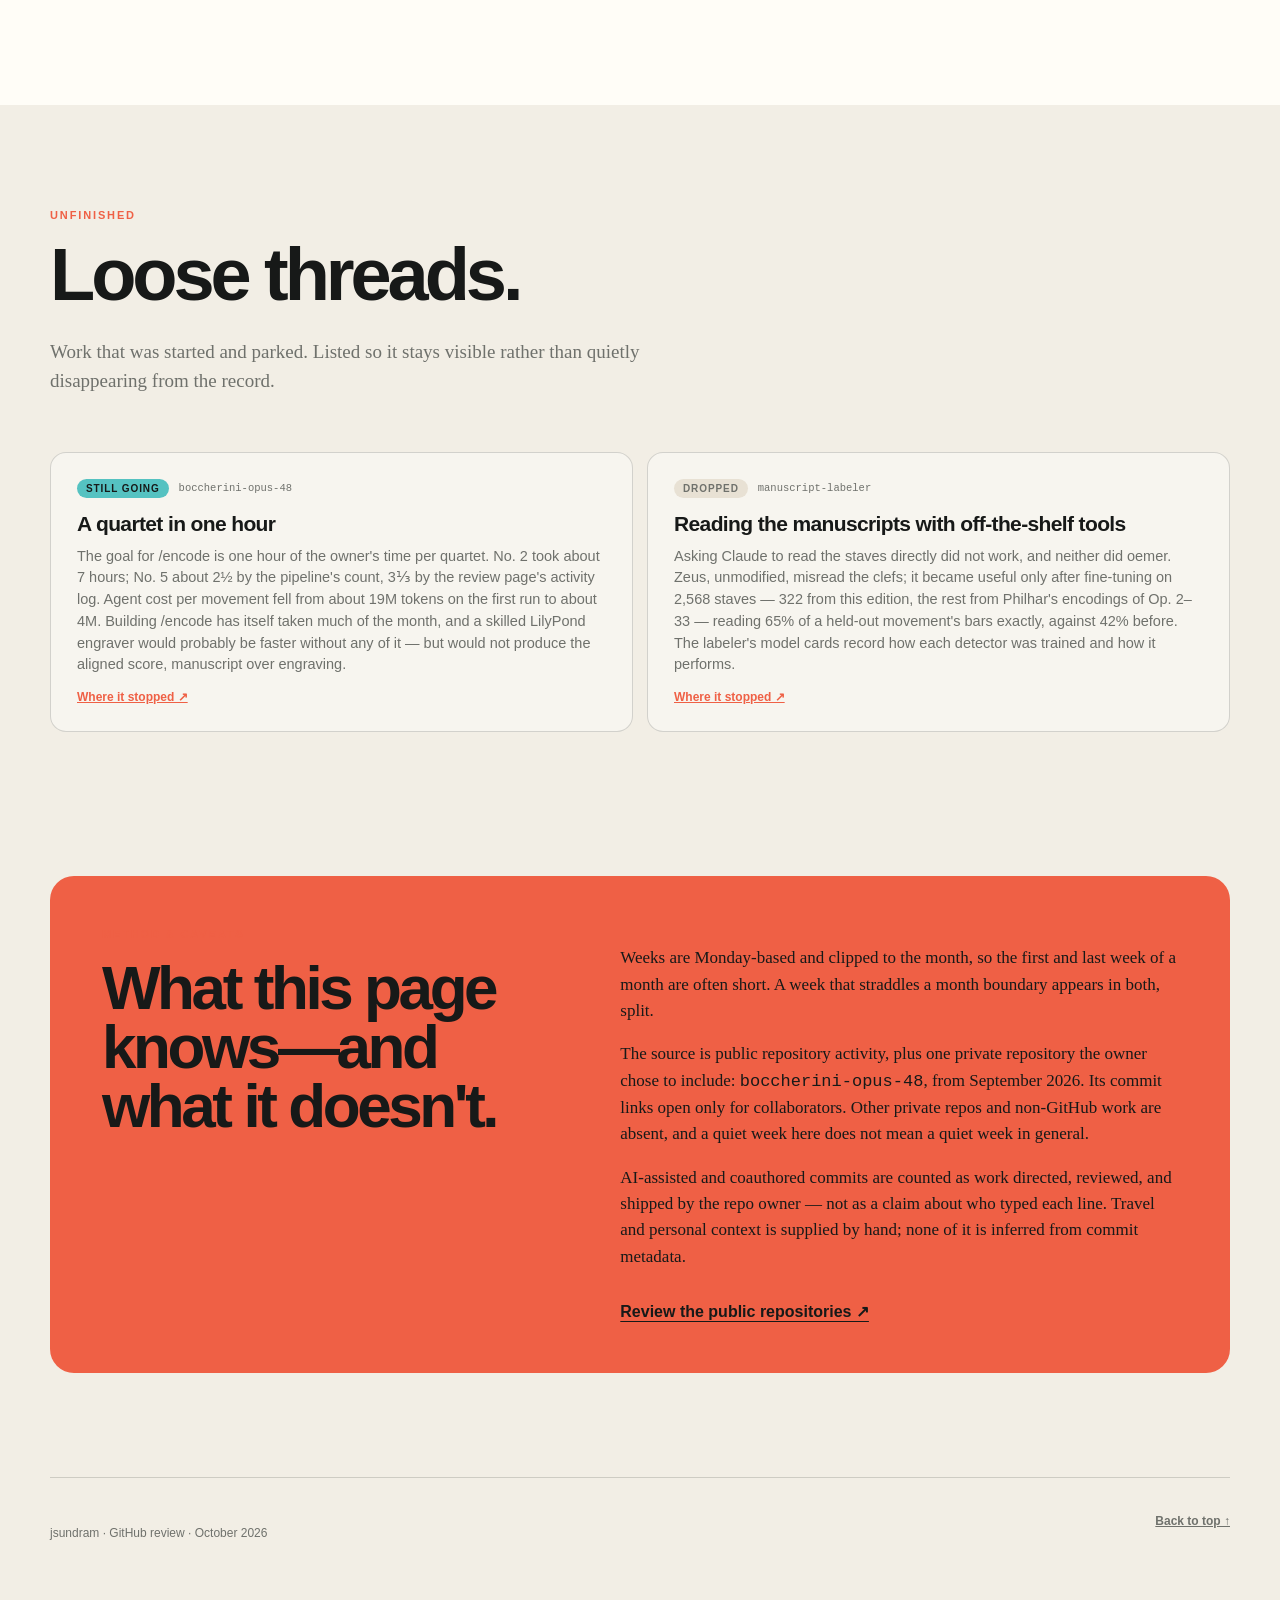
==== commit 209cc442: "Add September and October 2026, one private repo, and project screenshots September: the 2014 fishey" ====
--- a/index.html
+++ b/index.html
@@ -3,9 +3,37 @@
 <head>
   <meta charset="utf-8" />
   <meta name="viewport" content="width=device-width, initial-scale=1" />
-  <meta name="theme-color" content="#171918" />
-  <meta name="description" content="A month-by-month review of Jason Sundram's public GitHub work, one narrative per week." />
+  <meta name="color-scheme" content="light" />   <!-- the page is a light paper document; the hero paints its own ink field -->
+  <meta name="theme-color" content="#171918" />   <!-- browser-UI tint, matched to the hero at the top of the page -->
+
   <title>GitHub month in review — Jason Sundram</title>
+  <meta name="description" content="A month-by-month review of Jason Sundram's GitHub work, one narrative per week." />
+  <link rel="canonical" href="https://jsundram.github.io/github-month-review/" />
+
+  <!-- Favicon / home-screen icon. assets/icon.svg is the source; the PNGs come from
+       scripts/make-icons.sh. (iOS ignores SVG for apple-touch-icon, so ship the 180 PNG.) -->
+  <link rel="icon" type="image/svg+xml" href="assets/icon.svg" />
+  <link rel="icon" type="image/png" href="assets/icon-192.png" />
+  <link rel="apple-touch-icon" href="assets/icon-180.png" />
+
+  <!-- Link previews (adopted from pwa-starter). og:image MUST be an ABSOLUTE https URL to a RASTER
+       PNG, 1200x630, kept small — iMessage/WhatsApp/Slack reject relative paths and SVG. The static
+       values below are what a scraper (no JS) sees; app.js refreshes title/description/url per month
+       for anything that executes JS. Regenerate the card with scripts/make-og.sh. -->
+  <meta property="og:type" content="website" />
+  <meta property="og:site_name" content="GitHub month in review" />
+  <meta property="og:title" content="GitHub month in review — Jason Sundram" />
+  <meta property="og:description" content="A month-by-month review of Jason Sundram's GitHub work, one narrative per week." />
+  <meta property="og:url" content="https://jsundram.github.io/github-month-review/" />
+  <meta property="og:image" content="https://jsundram.github.io/github-month-review/assets/og.png" />
+  <meta property="og:image:width" content="1200" />
+  <meta property="og:image:height" content="630" />
+  <meta property="og:image:alt" content="Dark title card reading “The month in review — GitHub work, one narrative per week.”" />
+  <meta name="twitter:card" content="summary_large_image" />
+  <meta name="twitter:title" content="GitHub month in review — Jason Sundram" />
+  <meta name="twitter:description" content="A month-by-month review of Jason Sundram's GitHub work, one narrative per week." />
+  <meta name="twitter:image" content="https://jsundram.github.io/github-month-review/assets/og.png" />
+
   <link rel="stylesheet" href="styles.css" />
 </head>
 <body>
@@ -101,7 +129,7 @@
         </div>
         <div class="method-copy">
           <p>Weeks are Monday-based and clipped to the month, so the first and last week of a month are often short. A week that straddles a month boundary appears in both, split.</p>
-          <p>The source is public repository activity. Private repos and non-GitHub work are absent, and a quiet week here does not mean a quiet week in general.</p>
+          <p>The source is public repository activity, plus one private repository the owner chose to include: <code>boccherini-opus-48</code>, from September 2026. Its commit links open only for collaborators. Other private repos and non-GitHub work are absent, and a quiet week here does not mean a quiet week in general.</p>
           <p>AI-assisted and coauthored commits are counted as work directed, reviewed, and shipped by the repo owner — not as a claim about who typed each line. Travel and personal context is supplied by hand; none of it is inferred from commit metadata.</p>
           <a id="reposLink" href="https://github.com/jsundram?tab=repositories" target="_blank" rel="noreferrer">Review the public repositories ↗</a>
         </div>
@@ -110,7 +138,7 @@
   </main>
 
   <footer>
-    <p id="footerLine">Jason Sundram · public GitHub review</p>
+    <p id="footerLine">Jason Sundram · GitHub review</p>
     <a href="#top">Back to top ↑</a>
   </footer>
 
--- a/styles.css
+++ b/styles.css
@@ -177,7 +177,8 @@
 .week-summary { margin: 26px 0 38px; max-width: 780px; font-family: Georgia, "Times New Roman", serif; font-size: 20px; line-height: 1.6; color: var(--ink-2); }
 .theme-list { display: flex; flex-wrap: wrap; gap: 7px; margin-bottom: 28px; }
 .theme-tag { padding: 6px 9px; border: 1px solid var(--line); border-radius: 999px; font-size: 10px; text-transform: uppercase; letter-spacing: .09em; font-weight: 800; }
-.project-list { display: grid; grid-template-columns: repeat(auto-fit, minmax(260px, 1fr)); gap: 12px; }
+/* auto-fill keeps empty tracks, so a lone card stays one column wide instead of stretching its screenshot */
+.project-list { display: grid; grid-template-columns: repeat(auto-fill, minmax(260px, 1fr)); gap: 12px; }
 .project-card { text-decoration: none; border: 1px solid var(--line); border-radius: 14px; padding: 22px; min-height: 180px; transition: transform .2s ease, background .2s ease; }
 .project-card:hover { transform: translateY(-3px); background: var(--paper); }
 /* Stacked, not side by side: with three cards in a row the repo slug gets
@@ -187,6 +188,15 @@
 .project-card code { display: block; margin-top: 5px; font-size: 10.5px; color: var(--muted); overflow-wrap: anywhere; }
 .project-card p { color: var(--muted); line-height: 1.45; font-size: 14px; }
 .project-card b { display: inline-block; margin-top: 12px; color: var(--accent); font-size: 12px; }
+/* Screenshot, flush with the card's top edge. The 16:10 box is reserved before the
+   image loads, so nothing below it moves. Cropped from the top: that is where a page's
+   title and controls are. */
+.project-card.has-shot { padding-top: 0; overflow: hidden; }
+.project-shot {
+  display: block; width: calc(100% + 44px); max-width: none; height: auto; aspect-ratio: 16 / 10;
+  margin: 0 -22px 18px; object-fit: cover; object-position: top center;
+  background: var(--paper); border-bottom: 1px solid var(--line);
+}
 
 .week-note {
   margin: 26px 0 0; padding: 15px 20px; max-width: 780px;
@@ -304,6 +314,7 @@
   .week-chapter { break-inside: avoid; }
   .evidence { grid-template-rows: 1fr; opacity: 1; margin-top: 20px; }
   .project-card { break-inside: avoid; }
+  .project-shot { aspect-ratio: 16 / 7; }
 }
 
 @media (prefers-reduced-motion: reduce) {
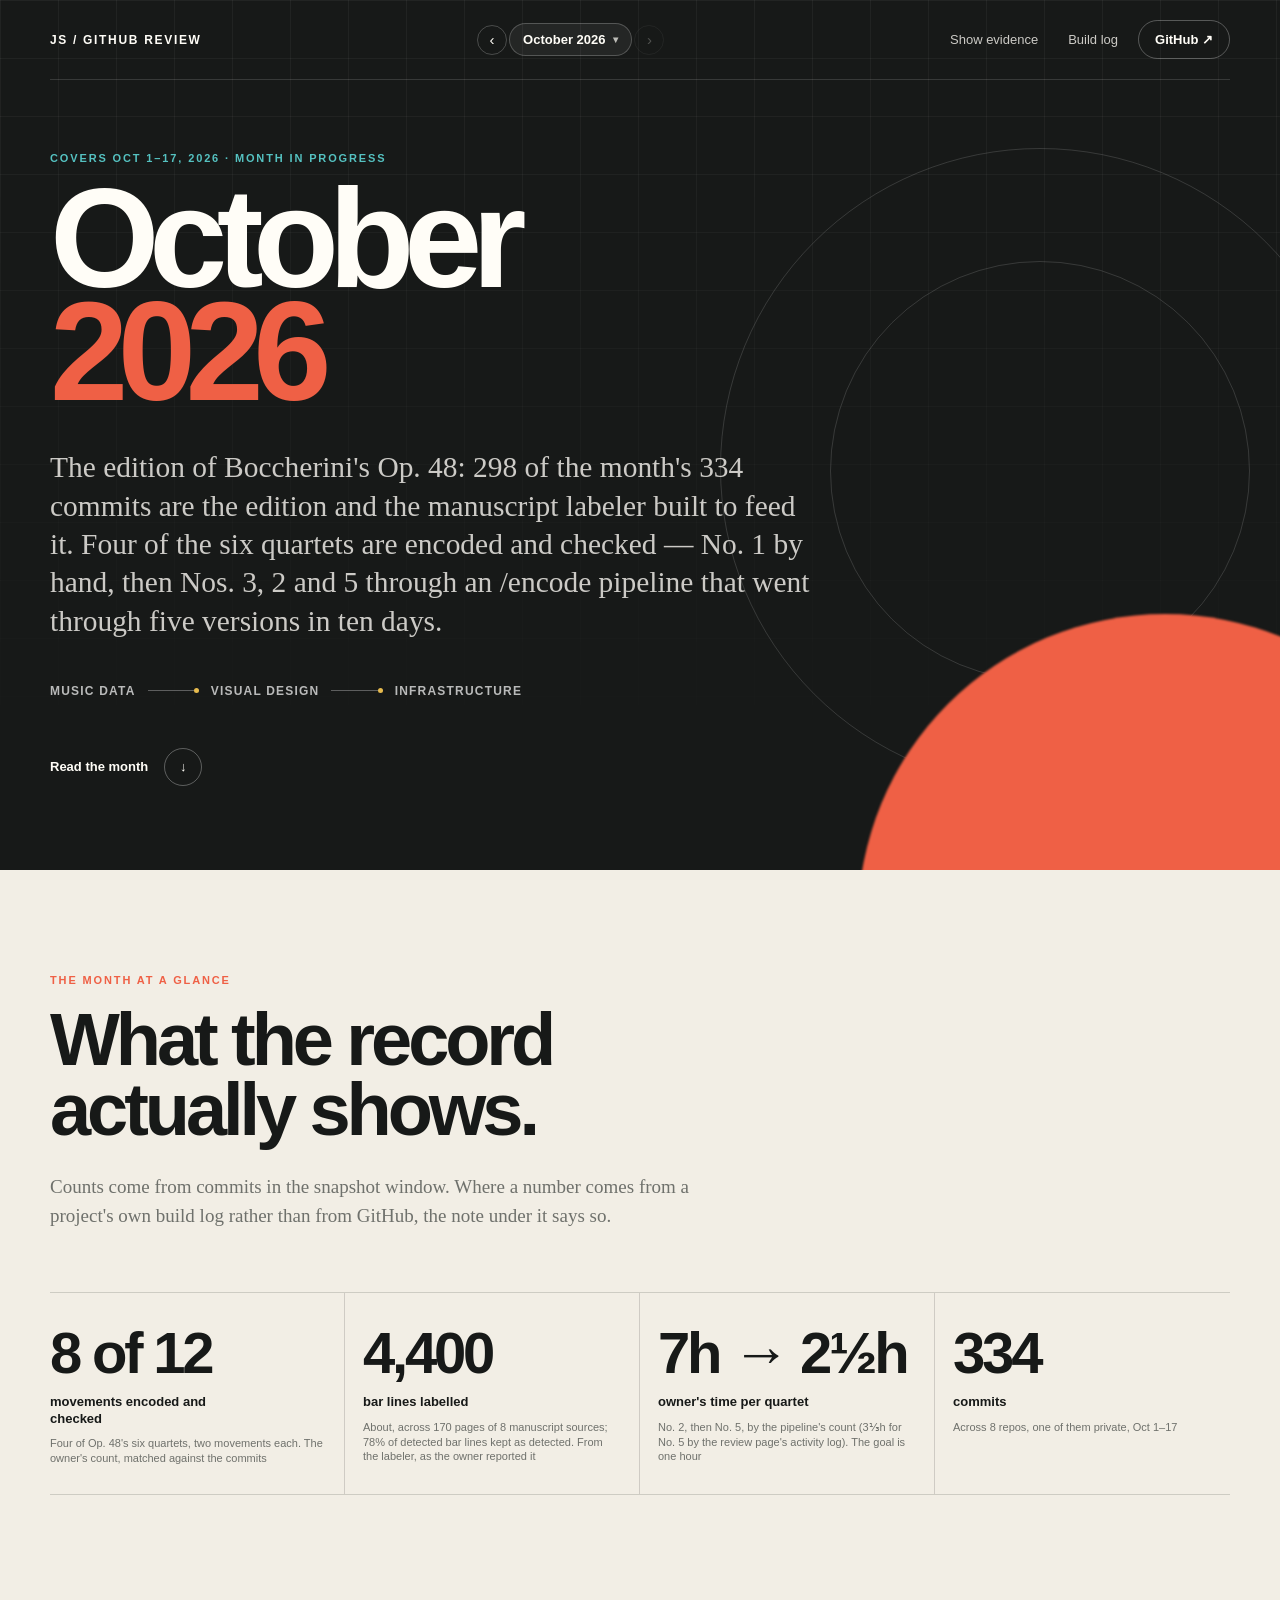
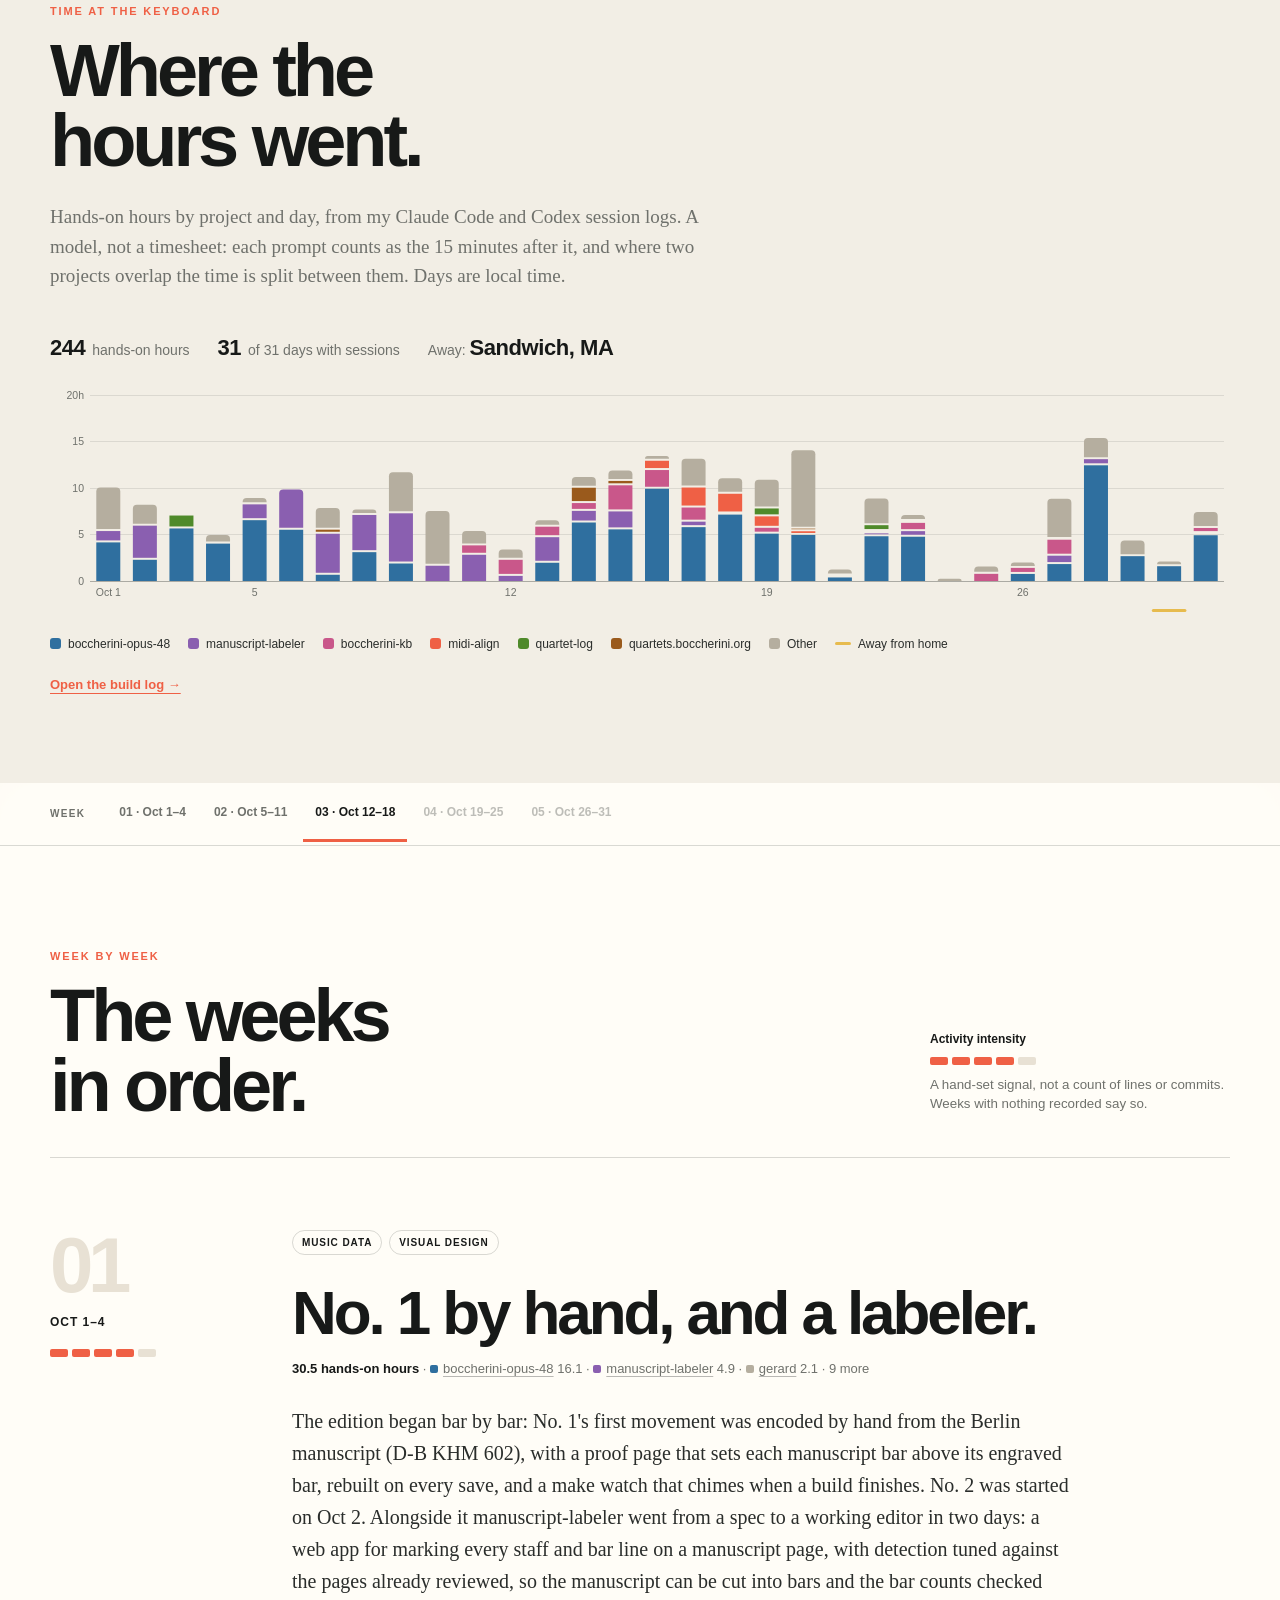
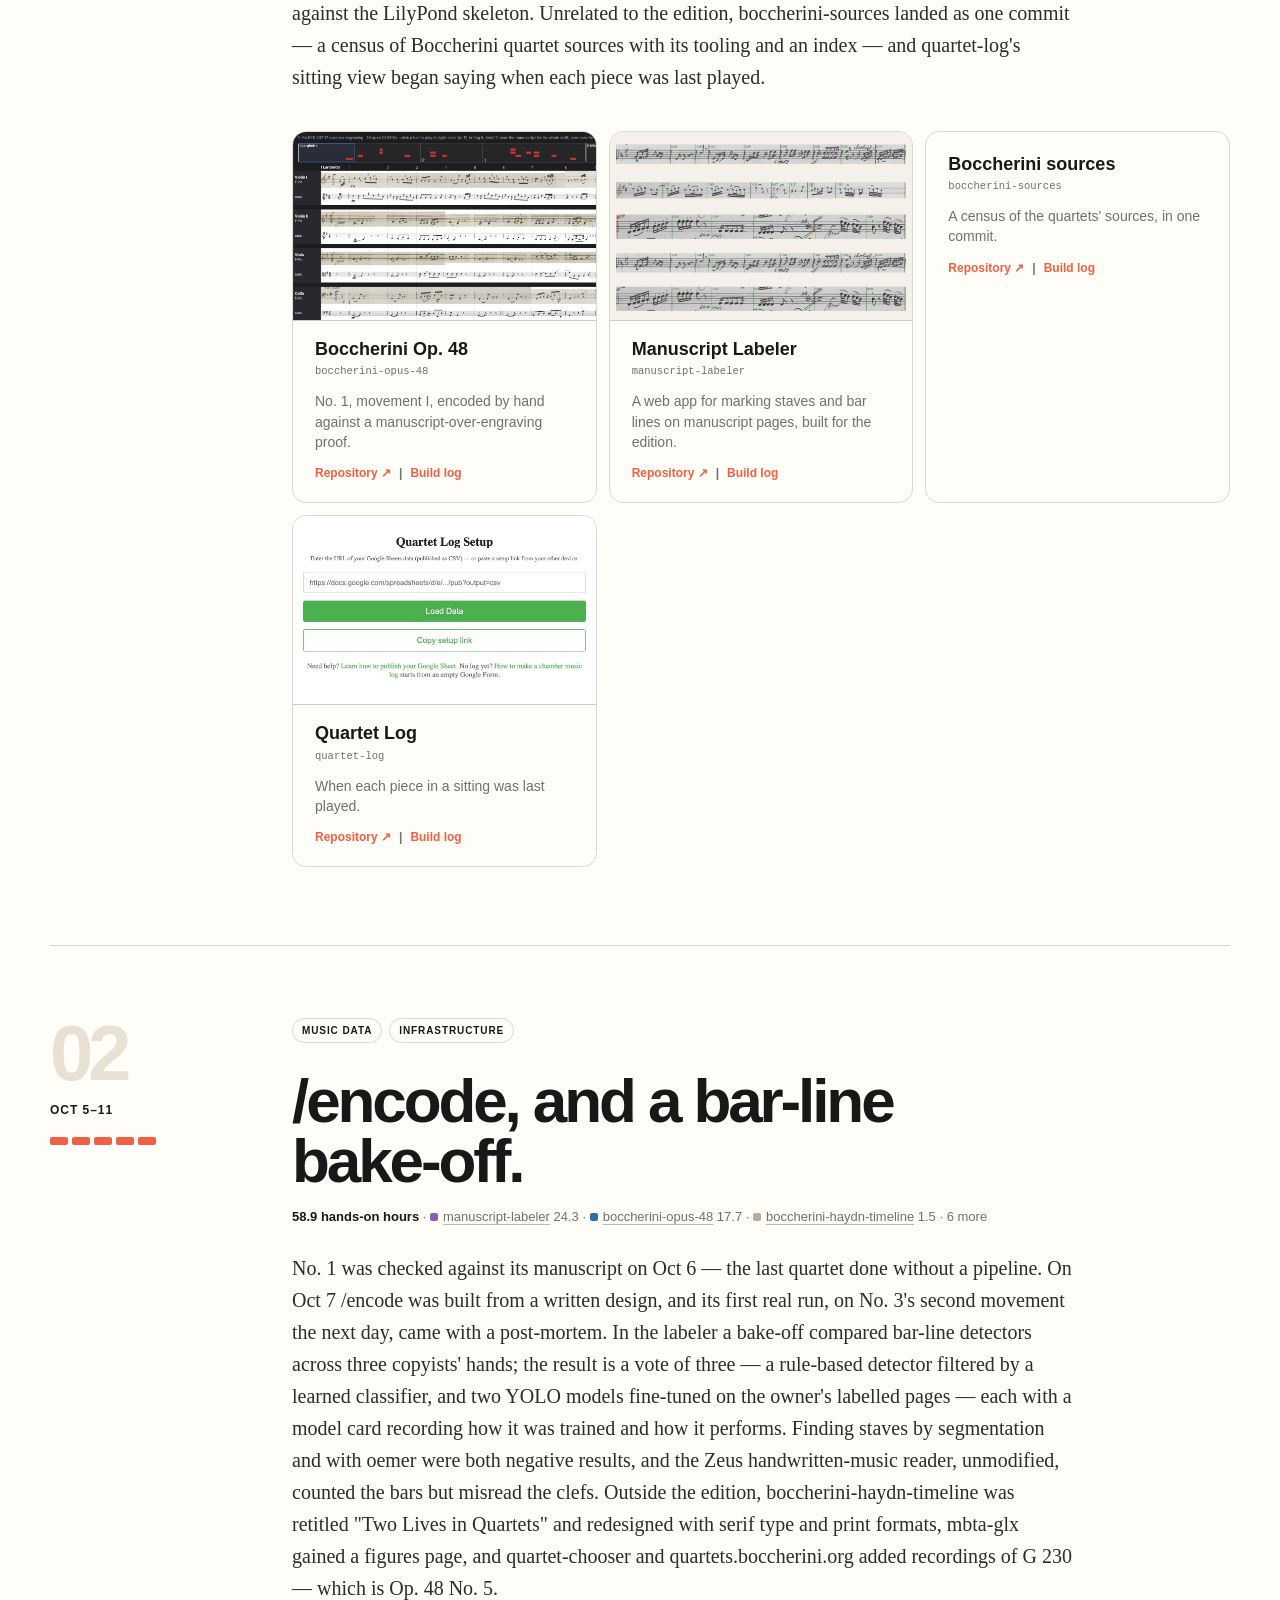
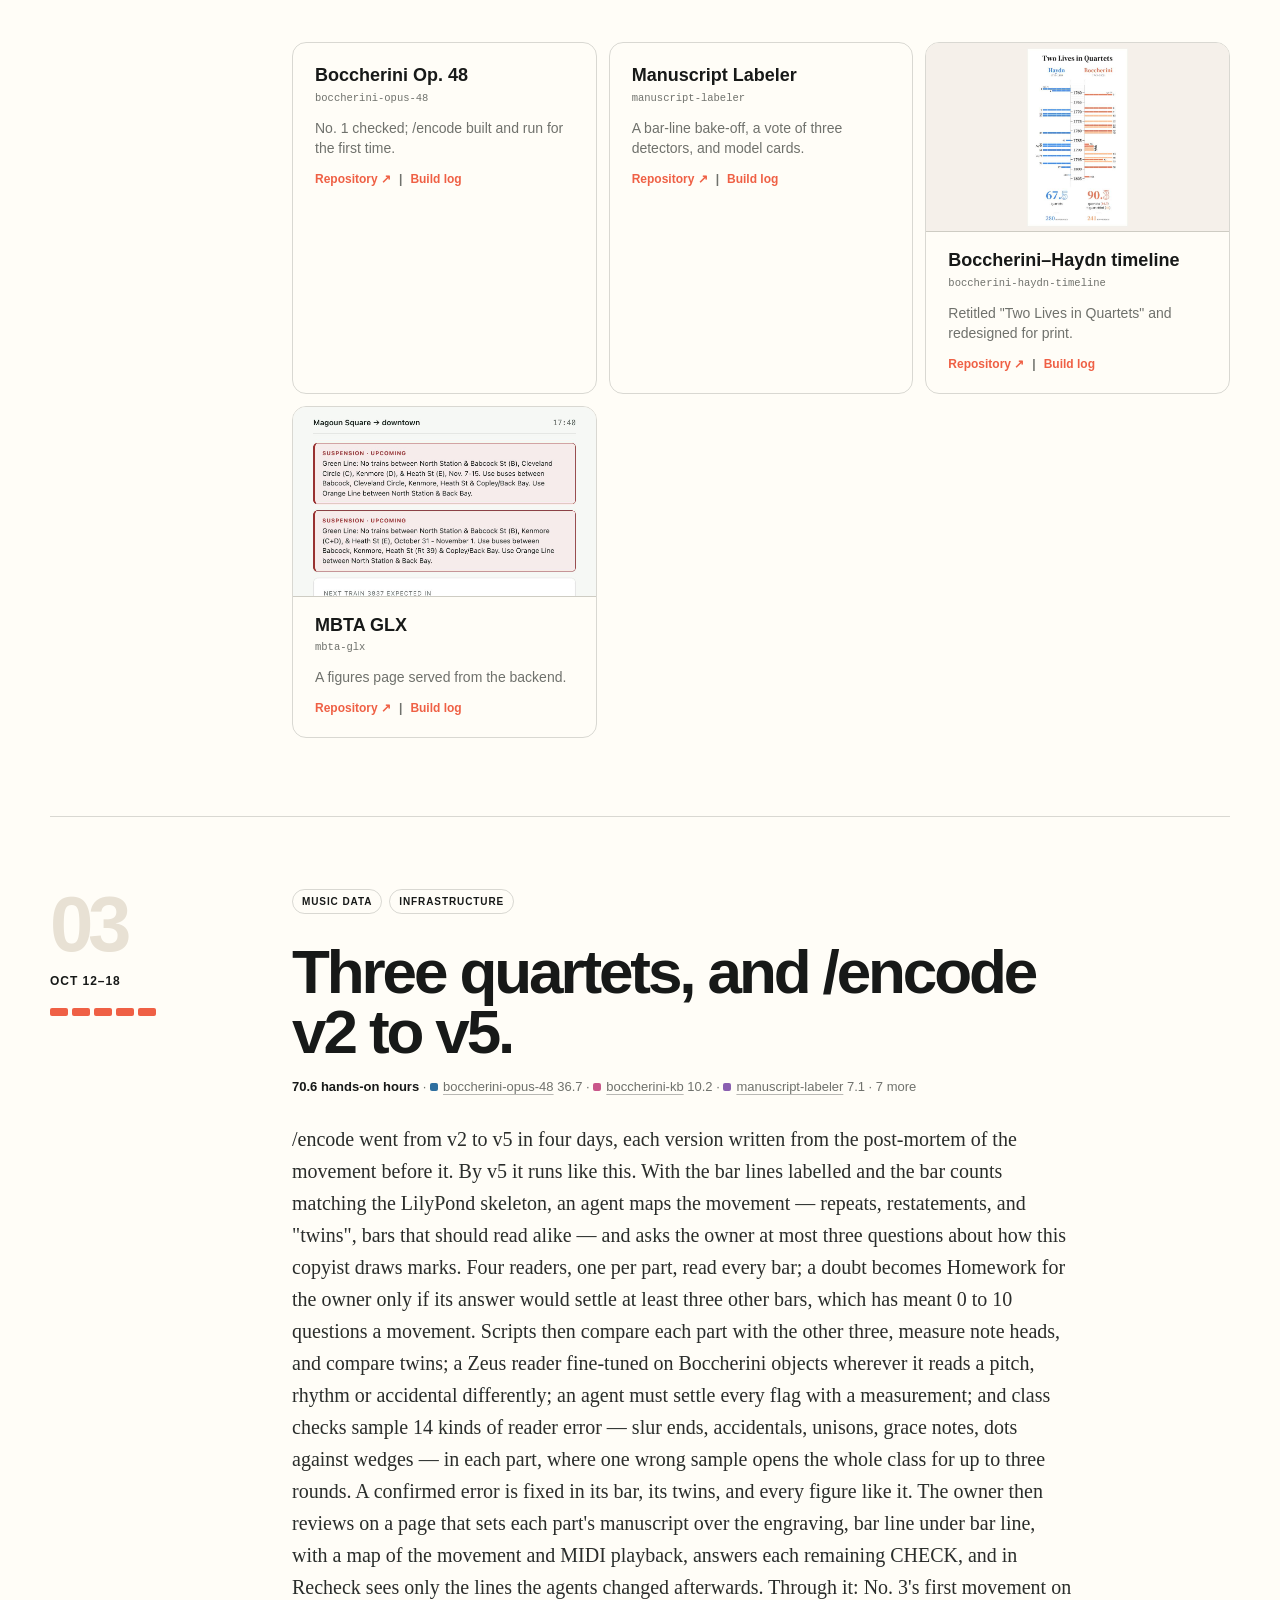
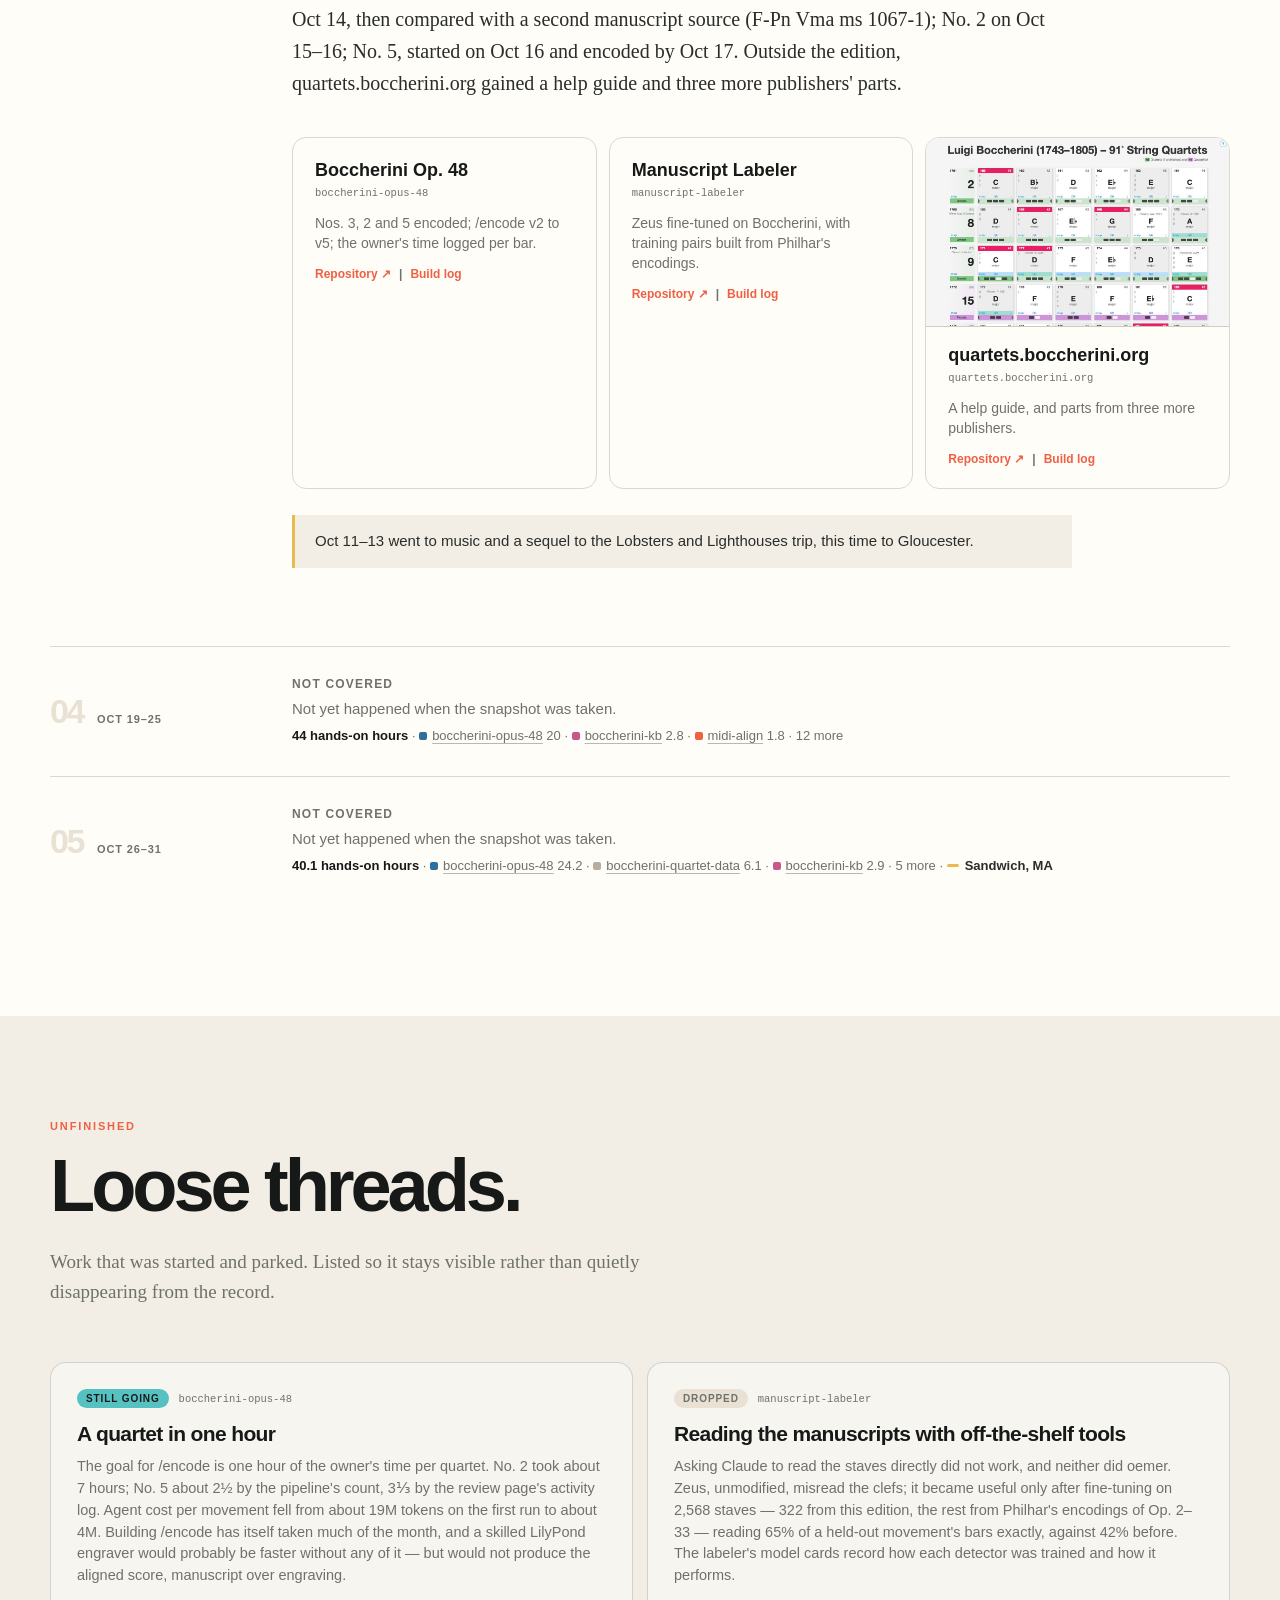
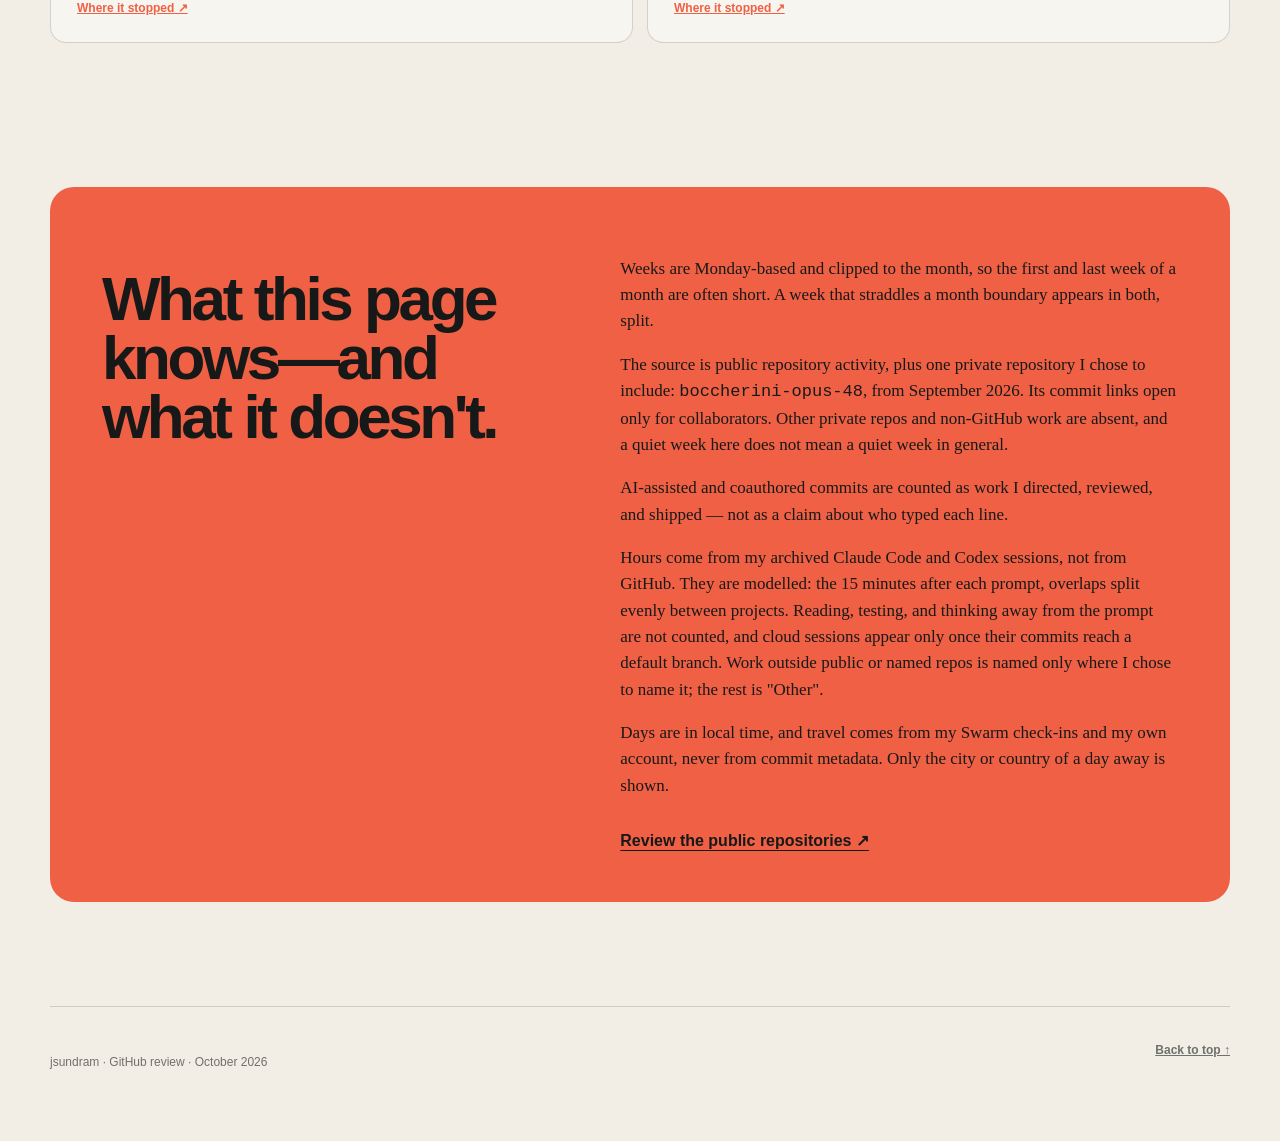
==== commit 9581cc04: "Add the build log: modelled hours, local time, and cost per project build_log.py reads the ai-log in" ====
--- a/index.html
+++ b/index.html
@@ -56,6 +56,7 @@
 
       <div class="topbar-actions">
         <button class="text-button" id="evidenceToggle" type="button" aria-pressed="false">Show evidence</button>
+        <a class="text-button" href="buildlog.html">Build log</a>
         <a class="button button-ghost" id="profileLink" href="https://github.com/jsundram" target="_blank" rel="noreferrer">GitHub ↗</a>
       </div>
     </nav>
@@ -86,6 +87,20 @@
         <p id="overviewNote">Counts come from commits in the snapshot window. Where a number comes from a project's own build log rather than from GitHub, the note under it says so.</p>
       </div>
       <div class="metric-grid" id="metricGrid" aria-label="Summary metrics"></div>
+    </section>
+
+    <section class="section hours-section" id="hours" aria-labelledby="hours-title" hidden>
+      <div class="section-heading">
+        <p class="kicker">Time at the keyboard</p>
+        <h2 id="hours-title">Where the<br />hours went.</h2>
+        <p>Hands-on hours by project and day, from my Claude Code and Codex session logs.
+        A model, not a timesheet: each prompt counts as the 15 minutes after it, and where two
+        projects overlap the time is split between them. Days are local time.</p>
+      </div>
+      <div class="hours-stats" id="hoursStats"></div>
+      <div class="chart" id="hoursChart"></div>
+      <div class="chart-legend" id="hoursLegend"></div>
+      <a class="hours-link" id="hoursLink" href="buildlog.html">Open the build log →</a>
     </section>
 
     <section class="story-shell" id="story" aria-labelledby="story-title">
@@ -129,8 +144,10 @@
         </div>
         <div class="method-copy">
           <p>Weeks are Monday-based and clipped to the month, so the first and last week of a month are often short. A week that straddles a month boundary appears in both, split.</p>
-          <p>The source is public repository activity, plus one private repository the owner chose to include: <code>boccherini-opus-48</code>, from September 2026. Its commit links open only for collaborators. Other private repos and non-GitHub work are absent, and a quiet week here does not mean a quiet week in general.</p>
-          <p>AI-assisted and coauthored commits are counted as work directed, reviewed, and shipped by the repo owner — not as a claim about who typed each line. Travel and personal context is supplied by hand; none of it is inferred from commit metadata.</p>
+          <p>The source is public repository activity, plus one private repository I chose to include: <code>boccherini-opus-48</code>, from September 2026. Its commit links open only for collaborators. Other private repos and non-GitHub work are absent, and a quiet week here does not mean a quiet week in general.</p>
+          <p>AI-assisted and coauthored commits are counted as work I directed, reviewed, and shipped — not as a claim about who typed each line.</p>
+          <p>Hours come from my archived Claude Code and Codex sessions, not from GitHub. They are modelled: the 15 minutes after each prompt, overlaps split evenly between projects. Reading, testing, and thinking away from the prompt are not counted, and cloud sessions appear only once their commits reach a default branch. Work outside public or named repos is named only where I chose to name it; the rest is "Other".</p>
+          <p>Days are in local time, and travel comes from my Swarm check-ins and my own account, never from commit metadata. Only the city or country of a day away is shown.</p>
           <a id="reposLink" href="https://github.com/jsundram?tab=repositories" target="_blank" rel="noreferrer">Review the public repositories ↗</a>
         </div>
       </div>
@@ -143,6 +160,7 @@
   </footer>
 
   <script src="data/index.js"></script>
+  <script src="charts.js"></script>
   <script src="app.js"></script>
 </body>
 </html>
--- a/styles.css
+++ b/styles.css
@@ -179,7 +179,7 @@
 .theme-tag { padding: 6px 9px; border: 1px solid var(--line); border-radius: 999px; font-size: 10px; text-transform: uppercase; letter-spacing: .09em; font-weight: 800; }
 /* auto-fill keeps empty tracks, so a lone card stays one column wide instead of stretching its screenshot */
 .project-list { display: grid; grid-template-columns: repeat(auto-fill, minmax(260px, 1fr)); gap: 12px; }
-.project-card { text-decoration: none; border: 1px solid var(--line); border-radius: 14px; padding: 22px; min-height: 180px; transition: transform .2s ease, background .2s ease; }
+.project-card { position: relative; border: 1px solid var(--line); border-radius: 14px; padding: 22px; min-height: 180px; transition: transform .2s ease, background .2s ease; }
 .project-card:hover { transform: translateY(-3px); background: var(--paper); }
 /* Stacked, not side by side: with three cards in a row the repo slug gets
    squeezed into an unreadable column against the title. */
@@ -187,7 +187,10 @@
 .project-card h4 { margin: 0; font-size: 18px; line-height: 1.2; }
 .project-card code { display: block; margin-top: 5px; font-size: 10.5px; color: var(--muted); overflow-wrap: anywhere; }
 .project-card p { color: var(--muted); line-height: 1.45; font-size: 14px; }
-.project-card b { display: inline-block; margin-top: 12px; color: var(--accent); font-size: 12px; }
+.project-card .project-links { display: flex; flex-wrap: wrap; gap: 8px; margin-top: 12px; font-size: 12px; font-weight: 800; color: var(--muted); }
+.project-card .project-links a { color: var(--accent); text-decoration: none; }
+.project-card .project-links a:hover { text-decoration: underline; text-underline-offset: 3px; }
+.project-shot-link { display: block; }
 /* Screenshot, flush with the card's top edge. The 16:10 box is reserved before the
    image loads, so nothing below it moves. Cropped from the top: that is where a page's
    title and controls are. */
@@ -321,3 +324,138 @@
   html { scroll-behavior: auto; }
   *, *::before, *::after { animation-duration: .01ms !important; transition-duration: .01ms !important; }
 }
+
+/* ------------------------------------------------------- hours + charts */
+
+.hours-section { padding-top: 40px; padding-bottom: 90px; }
+.hours-section[hidden] { display: none; }
+.hours-stats { margin-top: 44px; display: flex; flex-wrap: wrap; gap: 8px 28px; font-size: 14px; color: var(--muted); }
+.hours-stats b { color: var(--ink); font-size: 22px; letter-spacing: -.02em; margin-right: 3px; }
+.chart { margin-top: 22px; position: relative; min-height: 120px; }
+.chart-svg { display: block; max-width: 100%; height: auto; overflow: visible; }
+.chart-svg .grid { stroke: rgba(23, 25, 24, .1); stroke-width: 1; shape-rendering: crispEdges; }
+.chart-svg .grid.base { stroke: rgba(23, 25, 24, .32); }
+.chart-svg .tick { fill: var(--muted); font-size: 10.5px; font-variant-numeric: tabular-nums; }
+.chart-svg .commit-tick { stroke: var(--ink); stroke-width: 1.5; opacity: .55; }
+.chart-svg .hit { fill: transparent; cursor: default; outline: none; }
+.chart-svg .hit.on, .chart-svg .hit:focus-visible { fill: rgba(23, 25, 24, .05); }
+.chart-legend { margin-top: 14px; display: flex; flex-wrap: wrap; gap: 6px 18px; font-size: 12px; color: var(--ink-2); }
+.legend-item { display: inline-flex; align-items: center; gap: 7px; }
+.legend-item i { width: 11px; height: 11px; border-radius: 3px; flex: none; }
+.legend-item small { color: var(--muted); }
+.legend-item.away-key i { height: 3px; width: 16px; border-radius: 2px; background: var(--gold); }
+.hours-link { display: inline-block; margin-top: 26px; color: var(--accent); font-size: 13px; font-weight: 800; text-underline-offset: 4px; }
+
+.chart-tip {
+  position: absolute; z-index: 60; pointer-events: none; min-width: 150px; max-width: 280px;
+  padding: 10px 12px; border-radius: 10px; background: var(--white); color: var(--ink);
+  box-shadow: 0 10px 34px rgba(23, 25, 24, .18); font-size: 12px; line-height: 1.35;
+  display: grid; gap: 3px;
+}
+.chart-tip[hidden] { display: none; }
+.chart-tip strong { font-size: 12.5px; }
+.chart-tip small { color: var(--muted); margin-bottom: 3px; }
+.chart-tip-row { display: flex; align-items: center; gap: 7px; }
+.chart-tip-row i { width: 12px; height: 2px; border-radius: 1px; flex: none; }
+.chart-tip-row b { font-variant-numeric: tabular-nums; min-width: 34px; }
+.chart-tip-row em { font-style: normal; color: var(--muted); overflow-wrap: anywhere; }
+
+.week-hours { margin: 16px 0 0; font-size: 13px; color: var(--muted); line-height: 1.5; }
+.week-hours b { color: var(--ink); }
+.week-hours a { color: inherit; text-decoration-color: rgba(23, 25, 24, .3); text-underline-offset: 3px; }
+.week-hours a:hover { color: var(--ink); }
+.week-hours .swatch { margin-right: 5px; }
+.week-hours .away { color: var(--ink-2); font-weight: 700; }
+.week-hours .away::before { content: ""; display: inline-block; width: 12px; height: 3px; border-radius: 2px; background: var(--gold); margin-right: 6px; vertical-align: 3px; }
+.week-chapter.quiet .week-hours { margin-top: 6px; }
+
+@media print {
+  .chart-tip, .hours-link { display: none !important; }
+}
+
+/* ---------------------------------------------------------- build log */
+
+.hero-compact { min-height: auto; }
+.hero-compact::after { width: 34vw; height: 34vw; min-width: 300px; min-height: 300px; right: -10vw; bottom: -22vw; }
+.hero-compact .hero-inner { padding: 56px 0 64px; }
+.hero-compact h1 { font-size: clamp(54px, 8vw, 104px); line-height: .9; }
+.hero-compact .dek { margin: 26px 0 0; font-size: clamp(17px, 1.8vw, 22px); }
+.hero-compact .dek a { color: var(--cyan); text-underline-offset: 4px; }
+.sr-only { position: absolute; width: 1px; height: 1px; overflow: hidden; clip: rect(0 0 0 0); white-space: nowrap; }
+
+.log-controls { padding: 34px 0 0; display: grid; gap: 12px; }
+.filter-row { display: flex; flex-wrap: wrap; align-items: center; gap: 6px; }
+.filter-label { width: 74px; font-size: 10px; text-transform: uppercase; letter-spacing: .13em; font-weight: 800; color: var(--muted); }
+.chip {
+  display: inline-flex; align-items: baseline; gap: 5px; padding: 7px 12px; border-radius: 999px;
+  border: 1px solid var(--line); font-size: 12.5px; font-weight: 700; text-decoration: none; color: var(--ink-2);
+}
+.chip small { font-weight: 600; color: var(--muted); font-size: 10.5px; }
+.chip:hover { background: var(--paper-2); }
+.chip.active { background: var(--ink); border-color: var(--ink); color: var(--white); }
+.chip.active small { color: rgba(255, 253, 247, .65); }
+button.chip { font: inherit; font-size: 12.5px; font-weight: 700; background: transparent; cursor: pointer; }
+/* A project chip wears a wash of its chart colour and a dot of it; the text stays ink. */
+.chip.tinted { background: color-mix(in srgb, var(--c) 13%, transparent); border-color: color-mix(in srgb, var(--c) 40%, transparent); }
+.chip.tinted::before { content: ""; align-self: center; width: 8px; height: 8px; border-radius: 50%; background: var(--c); flex: none; }
+.chip.tinted:hover { background: color-mix(in srgb, var(--c) 22%, transparent); }
+.chip.tinted.active { background: var(--ink); border-color: var(--ink); }
+.swatch { display: inline-block; width: 8px; height: 8px; border-radius: 2px; margin-right: 6px; vertical-align: 0; flex: none; }
+.chip-more select {
+  font: inherit; font-size: 12.5px; font-weight: 700; padding: 7px 10px; border-radius: 999px;
+  border: 1px solid var(--line); background: transparent; color: var(--ink-2);
+}
+
+.log-section { padding: 46px 0; }
+.log-section .metric-grid { margin-top: 0; }
+.log-block { margin-top: 58px; }
+.log-block h3 { margin: 0; font-size: clamp(26px, 3vw, 36px); letter-spacing: -.04em; }
+.log-block-head { display: flex; flex-wrap: wrap; align-items: center; justify-content: space-between; gap: 12px; }
+.calendar { margin-top: 18px; overflow-x: auto; }
+.calendar-svg { max-width: none; }
+.chart-svg .cal-month text { fill: var(--ink-2); font-weight: 800; text-decoration: underline; text-decoration-color: rgba(23, 25, 24, .3); }
+.chart-svg .cal-month:hover text { fill: var(--accent); }
+.chart-svg .cal-hit.on, .chart-svg .cal-hit:focus-visible { fill: transparent; stroke: var(--ink); stroke-width: 1.5; }
+.chart-svg .cal-dot { fill: var(--ink); opacity: .7; }
+.cal-legend { flex-basis: 100%; border-bottom: 1px solid var(--line); margin-bottom: 4px; }
+.cal-legend-month { display: grid; grid-template-columns: 44px 1fr; align-items: baseline; padding: 5px 0; border-top: 1px solid var(--line); }
+.cal-legend-month > b { font-size: 10px; text-transform: uppercase; letter-spacing: .1em; color: var(--muted); }
+.cal-legend-month > div { display: grid; grid-template-columns: repeat(auto-fill, 164px); gap: 2px 12px; }
+.cal-legend-month .legend-item { min-width: 0; overflow-wrap: anywhere; }
+button.legend-pick { font: inherit; color: inherit; background: none; border: 0; padding: 1px 4px; margin: 0 -4px; border-radius: 4px; cursor: pointer; text-align: left; }
+button.legend-pick:hover, button.legend-pick:focus-visible { background: var(--line); outline: none; }
+.cal-ramp i { width: 10px !important; border-radius: 2px !important; }
+.cal-ramp i + i { margin-left: -4px; }
+.cal-ramp small { margin-left: 4px; }
+.cal-dot-key i { width: 5px !important; height: 5px !important; border-radius: 50% !important; background: var(--ink); opacity: .7; }
+.log-note { margin: 8px 0 0; max-width: 720px; color: var(--muted); font-size: 14px; line-height: 1.5; }
+.table-view { margin-top: 16px; font-size: 13px; }
+.table-view summary { cursor: pointer; color: var(--muted); font-weight: 700; }
+.table-wrap { overflow-x: auto; margin-top: 12px; }
+.log-section .section-heading + .table-wrap, .log-section .section-heading + .ship-log { margin-top: 34px; }
+.data-table { border-collapse: collapse; font-size: 12.5px; font-variant-numeric: tabular-nums; min-width: 100%; }
+.data-table th, .data-table td { padding: 7px 10px; border-bottom: 1px solid var(--line); text-align: right; white-space: nowrap; }
+.data-table th:first-child, .data-table td:first-child { text-align: left; }
+.data-table thead th { font-size: 10px; text-transform: uppercase; letter-spacing: .08em; color: var(--muted); }
+.data-table small { color: var(--muted); }
+.data-table a { color: inherit; text-underline-offset: 3px; }
+.data-table td:nth-child(2):not(:last-child) { text-align: left; }
+
+.ship-log { display: grid; gap: 22px; }
+.ship-day h4 { margin: 0 0 8px; font-size: 13px; }
+.ship-day h4 small { color: var(--muted); font-weight: 600; margin-left: 4px; }
+.ship-day ul { margin: 0; padding: 0; list-style: none; display: grid; gap: 5px; }
+.ship-day li { display: flex; gap: 10px; align-items: baseline; font-size: 13.5px; line-height: 1.4; }
+.ship-day time { flex: none; width: 38px; color: var(--muted); font-variant-numeric: tabular-nums; font-size: 12px; }
+.ship-day code { flex: none; font-size: 10.5px; color: var(--muted); }
+.ship-day code .swatch { margin-right: 5px; }
+.ship-day a { color: var(--ink-2); text-decoration-color: rgba(23, 25, 24, .25); text-underline-offset: 3px; }
+.ship-day .via { flex: none; padding: 1px 7px; border-radius: 999px; background: var(--cyan); font-size: 9.5px; font-weight: 800; text-transform: uppercase; letter-spacing: .08em; }
+.show-all { color: var(--accent); font-weight: 800; padding-left: 0; }
+
+@media (max-width: 620px) {
+  .hero-compact::after { width: 200px; height: 200px; min-width: 0; min-height: 0; right: -90px; bottom: -130px; }
+  .filter-label { width: 100%; }
+  .ship-day li { flex-wrap: wrap; gap: 2px 8px; }
+  .ship-day a { flex-basis: 100%; }
+}
